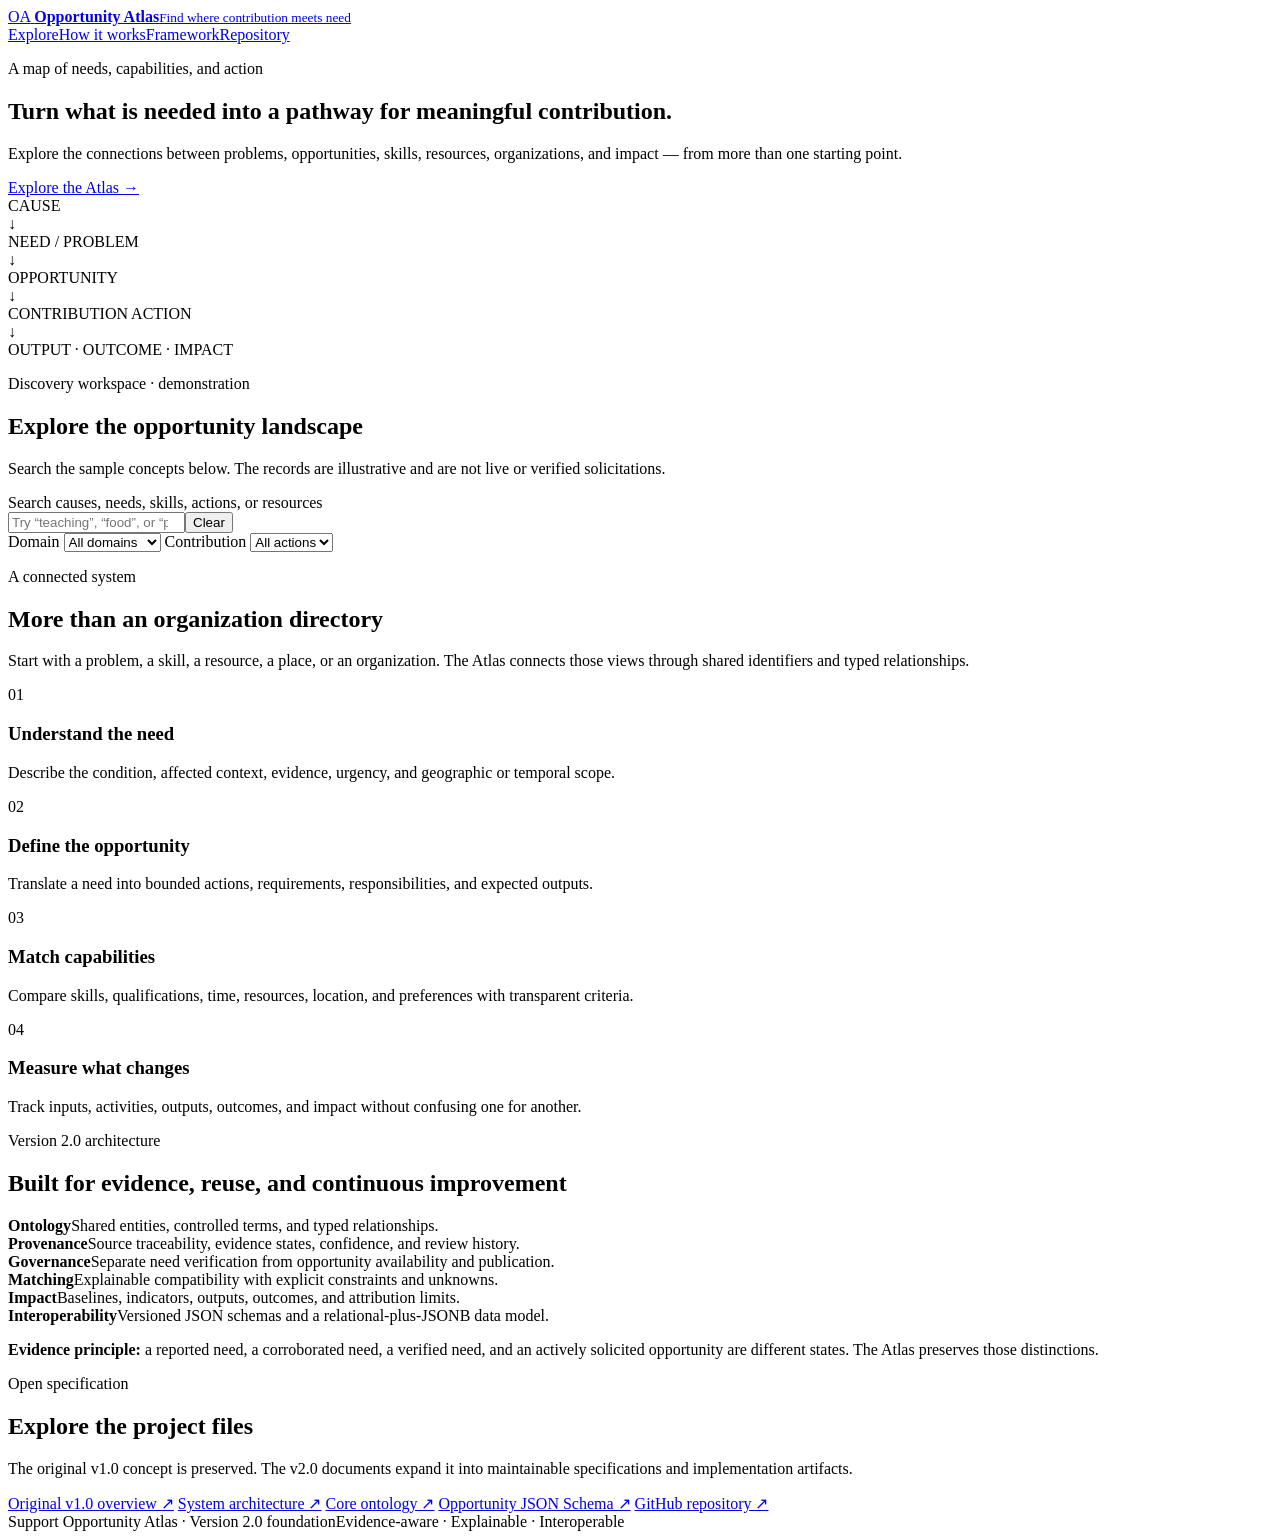
==== index.html @ f5031d5d "Add Opportunity Atlas GitHub Pages website" ====
<!doctype html>
<html lang="en">
<head>
  <meta charset="utf-8">
  <meta name="viewport" content="width=device-width, initial-scale=1">
  <meta name="description" content="Opportunity Atlas connects needs, skills, resources, organizations, and pathways to measurable impact.">
  <meta name="theme-color" content="#142b3b">
  <title>Support Opportunity Atlas</title>
  <link rel="stylesheet" href="site/atlas.css">
</head>
<body>
  <header class="site-header">
    <a class="brand" href="#home" aria-label="Opportunity Atlas home">
      <span class="brand-mark">OA</span>
      <span><strong>Opportunity Atlas</strong><small>Find where contribution meets need</small></span>
    </a>
    <nav aria-label="Main navigation">
      <a href="#explore">Explore</a><a href="#model">How it works</a><a href="#framework">Framework</a><a href="#repository">Repository</a>
    </nav>
  </header>

  <main id="home">
    <section class="hero">
      <div class="hero-copy">
        <p class="eyebrow">A map of needs, capabilities, and action</p>
        <h1>Turn what is needed into a pathway for meaningful contribution.</h1>
        <p class="hero-lede">Explore the connections between problems, opportunities, skills, resources, organizations, and impact — from more than one starting point.</p>
        <a class="primary-link" href="#explore">Explore the Atlas <span aria-hidden="true">→</span></a>
      </div>
      <div class="hero-diagram" aria-label="Cause leads to need, opportunity, action, and impact">
        <div class="diagram-node">CAUSE</div><span>↓</span>
        <div class="diagram-node">NEED / PROBLEM</div><span>↓</span>
        <div class="diagram-node accent">OPPORTUNITY</div><span>↓</span>
        <div class="diagram-node">CONTRIBUTION ACTION</div><span>↓</span>
        <div class="diagram-node">OUTPUT · OUTCOME · IMPACT</div>
      </div>
    </section>

    <section class="section" id="explore">
      <div class="section-heading">
        <p class="eyebrow">Discovery workspace · demonstration</p>
        <h2>Explore the opportunity landscape</h2>
        <p>Search the sample concepts below. The records are illustrative and are not live or verified solicitations.</p>
      </div>
      <div class="search-panel">
        <label for="atlas-search">Search causes, needs, skills, actions, or resources</label>
        <div class="search-row"><input id="atlas-search" type="search" placeholder="Try “teaching”, “food”, or “programming”"><button id="clear-search" type="button">Clear</button></div>
        <div class="filter-row">
          <label>Domain <select id="domain-filter"><option value="">All domains</option><option>Education</option><option>Community</option><option>Environment</option><option>Technology</option></select></label>
          <label>Contribution <select id="action-filter"><option value="">All actions</option><option>Teach</option><option>Build</option><option>Research</option><option>Organize</option></select></label>
        </div>
        <p class="result-count" id="result-count" aria-live="polite"></p>
        <div class="result-grid" id="result-grid"></div>
        <p class="empty-state" id="empty-state" hidden>No sample concepts match those filters. Try a broader search.</p>
      </div>
    </section>

    <section class="section model-section" id="model">
      <div class="section-heading">
        <p class="eyebrow">A connected system</p>
        <h2>More than an organization directory</h2>
        <p>Start with a problem, a skill, a resource, a place, or an organization. The Atlas connects those views through shared identifiers and typed relationships.</p>
      </div>
      <div class="pathway-grid">
        <article><span class="card-number">01</span><h3>Understand the need</h3><p>Describe the condition, affected context, evidence, urgency, and geographic or temporal scope.</p></article>
        <article><span class="card-number">02</span><h3>Define the opportunity</h3><p>Translate a need into bounded actions, requirements, responsibilities, and expected outputs.</p></article>
        <article><span class="card-number">03</span><h3>Match capabilities</h3><p>Compare skills, qualifications, time, resources, location, and preferences with transparent criteria.</p></article>
        <article><span class="card-number">04</span><h3>Measure what changes</h3><p>Track inputs, activities, outputs, outcomes, and impact without confusing one for another.</p></article>
      </div>
    </section>

    <section class="section framework-section" id="framework">
      <div class="section-heading">
        <p class="eyebrow">Version 2.0 architecture</p>
        <h2>Built for evidence, reuse, and continuous improvement</h2>
      </div>
      <div class="framework-list">
        <div><strong>Ontology</strong><span>Shared entities, controlled terms, and typed relationships.</span></div>
        <div><strong>Provenance</strong><span>Source traceability, evidence states, confidence, and review history.</span></div>
        <div><strong>Governance</strong><span>Separate need verification from opportunity availability and publication.</span></div>
        <div><strong>Matching</strong><span>Explainable compatibility with explicit constraints and unknowns.</span></div>
        <div><strong>Impact</strong><span>Baselines, indicators, outputs, outcomes, and attribution limits.</span></div>
        <div><strong>Interoperability</strong><span>Versioned JSON schemas and a relational-plus-JSONB data model.</span></div>
      </div>
      <p class="notice"><strong>Evidence principle:</strong> a reported need, a corroborated need, a verified need, and an actively solicited opportunity are different states. The Atlas preserves those distinctions.</p>
    </section>

    <section class="section repository-section" id="repository">
      <div class="section-heading">
        <p class="eyebrow">Open specification</p>
        <h2>Explore the project files</h2>
        <p>The original v1.0 concept is preserved. The v2.0 documents expand it into maintainable specifications and implementation artifacts.</p>
      </div>
      <div class="repo-links">
        <a href="https://github.com/bradgeigermanager-sketch/Support-Opportunity-Atlas/blob/main/opportunity_atlas_1point0_overview.txt">Original v1.0 overview ↗</a>
        <a href="https://github.com/bradgeigermanager-sketch/Support-Opportunity-Atlas/blob/main/docs/architecture/system-architecture.md">System architecture ↗</a>
        <a href="https://github.com/bradgeigermanager-sketch/Support-Opportunity-Atlas/blob/main/docs/ontology/core-ontology.md">Core ontology ↗</a>
        <a href="https://github.com/bradgeigermanager-sketch/Support-Opportunity-Atlas/blob/main/schemas/opportunity.schema.json">Opportunity JSON Schema ↗</a>
        <a href="https://github.com/bradgeigermanager-sketch/Support-Opportunity-Atlas">GitHub repository ↗</a>
      </div>
    </section>
  </main>

  <footer><span>Support Opportunity Atlas · Version 2.0 foundation</span><span>Evidence-aware · Explainable · Interoperable</span></footer>
  <script src="site/atlas.js"></script>
</body>
</html>
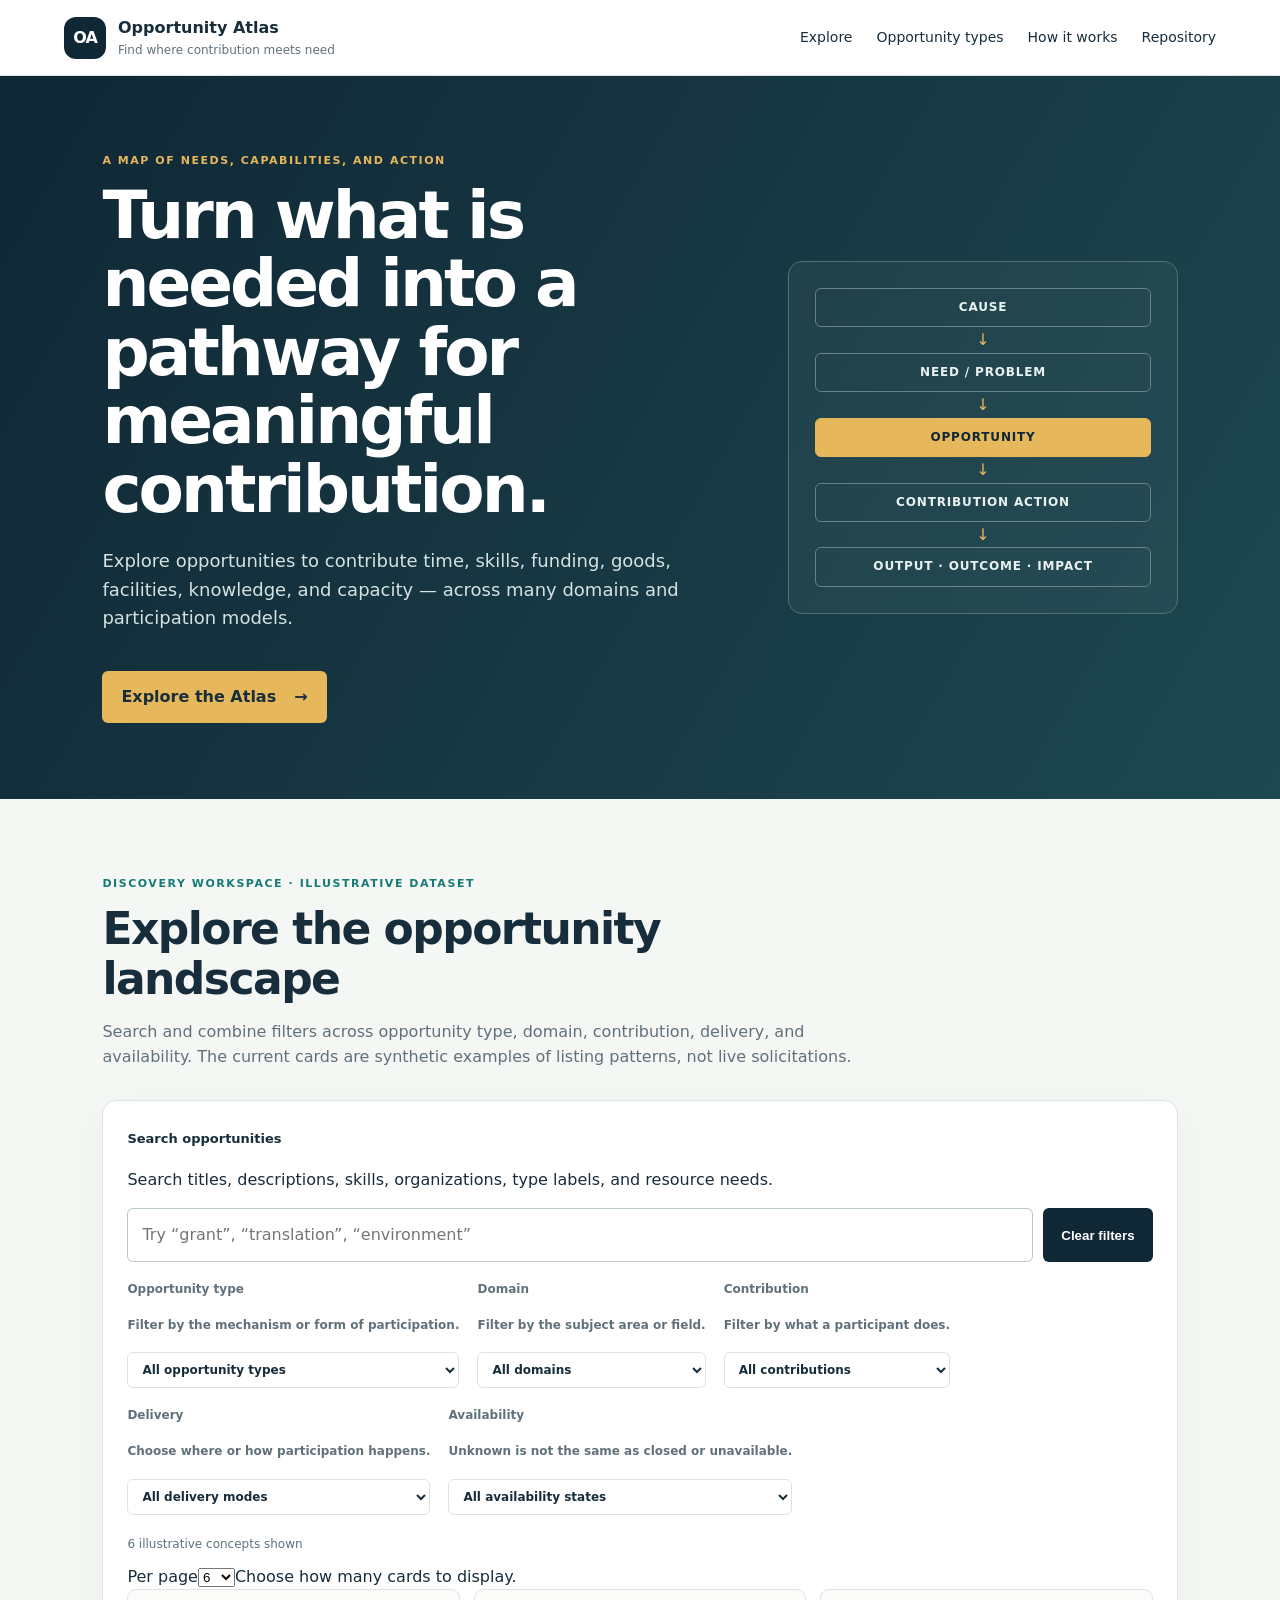
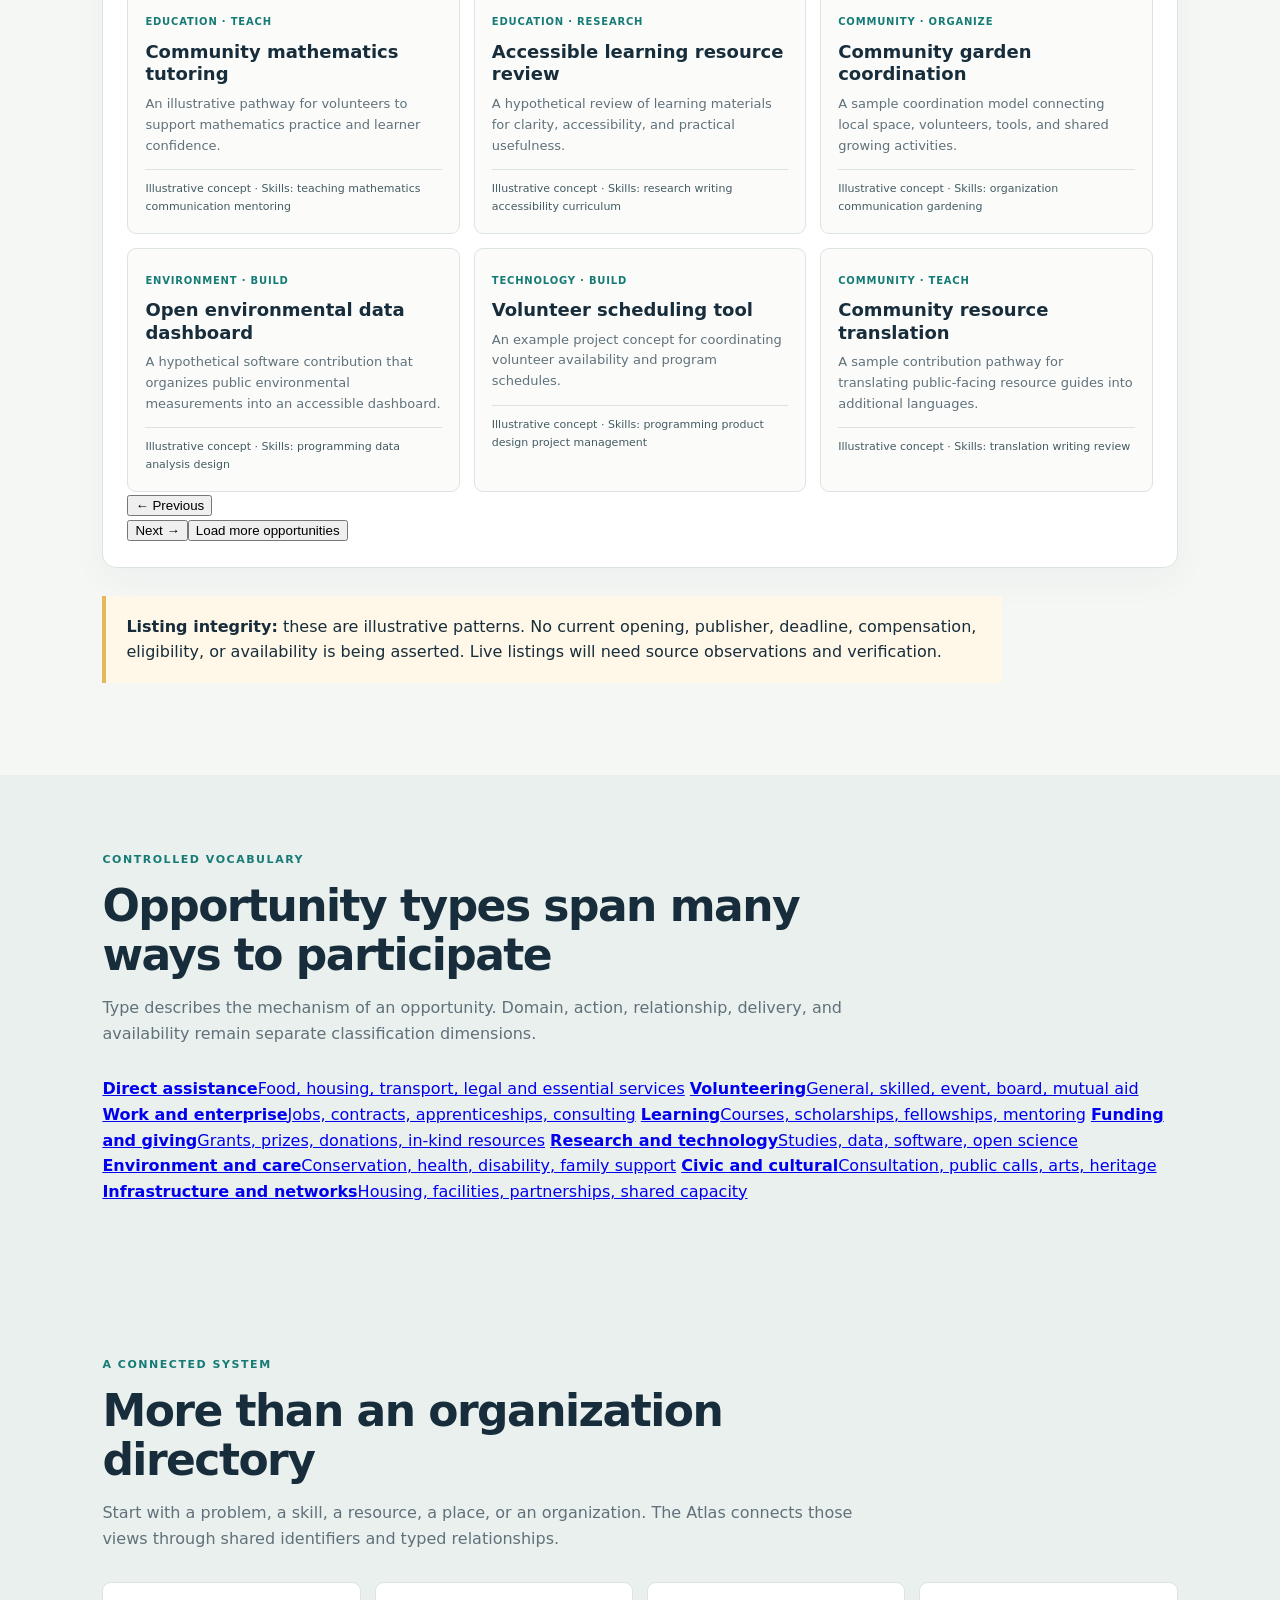
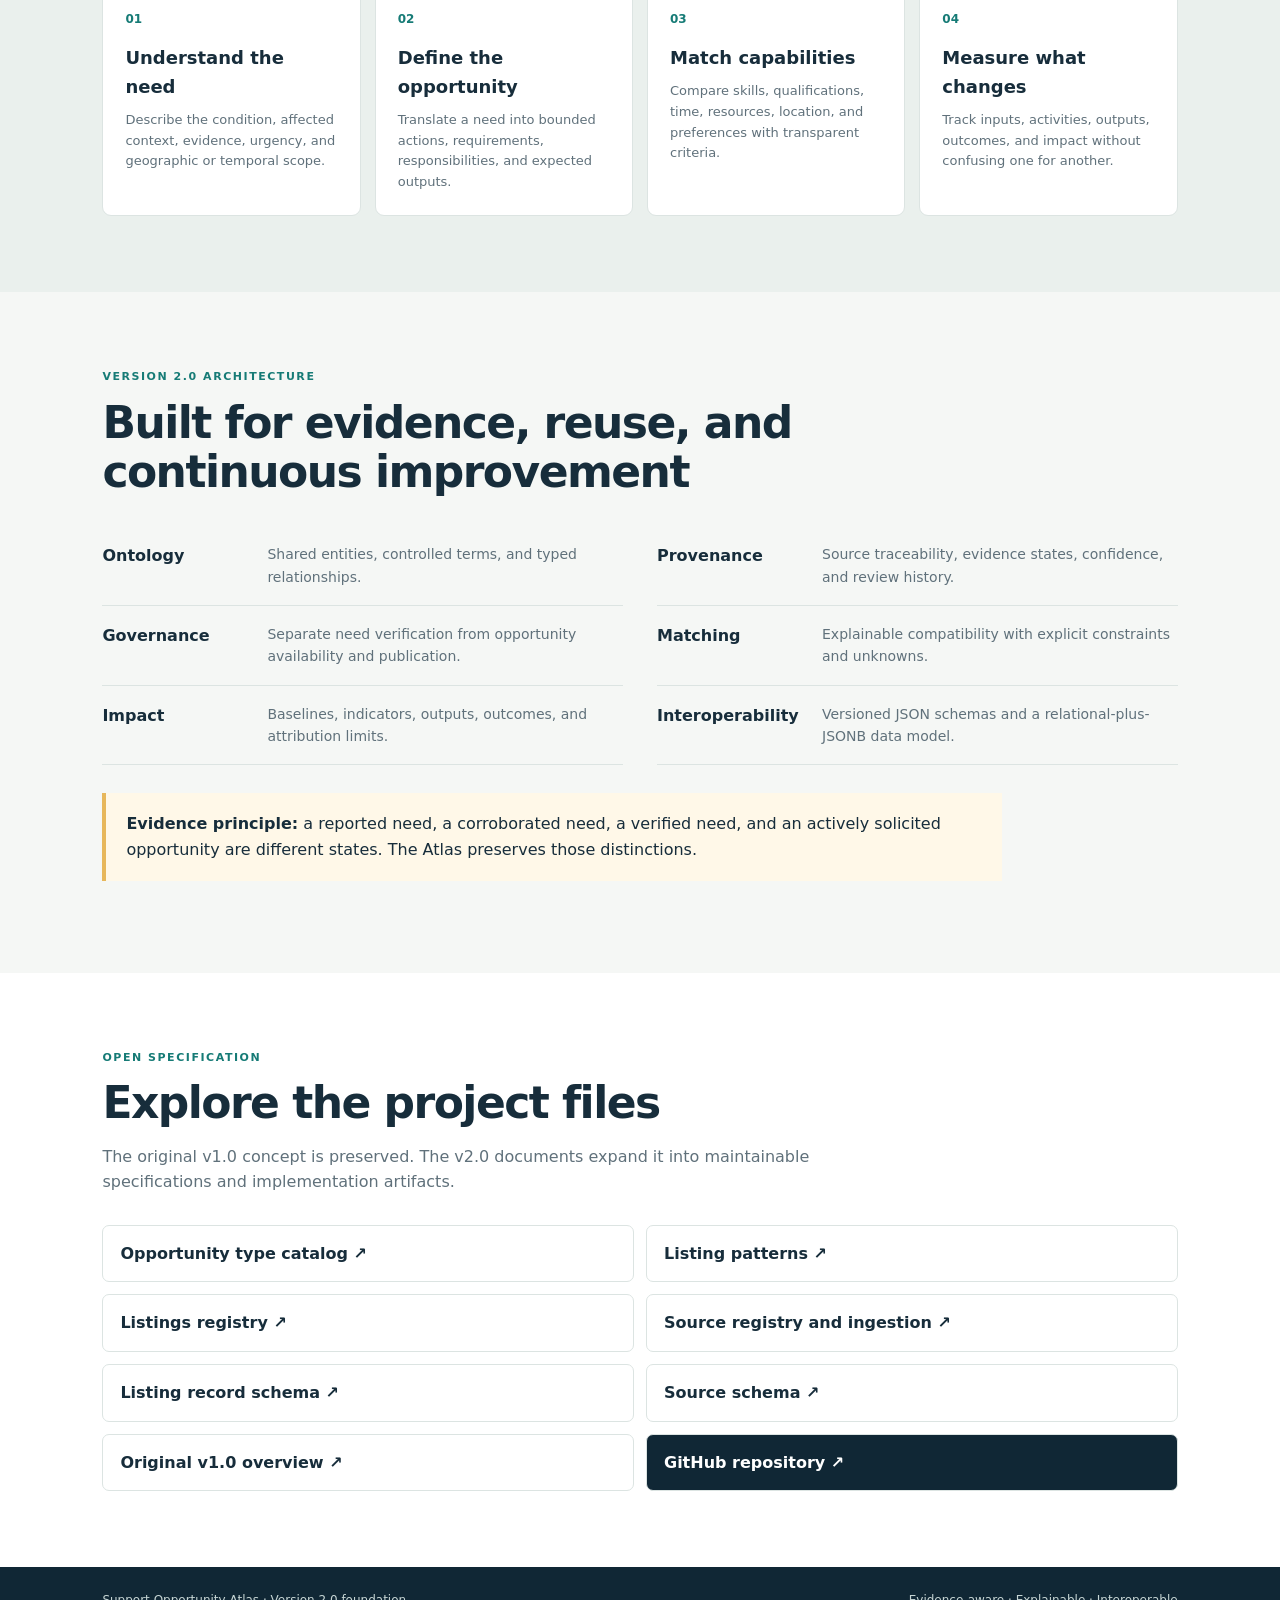
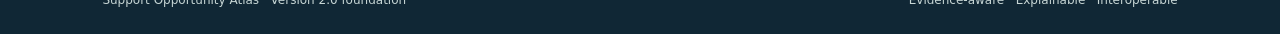
==== commit 26b6e90a: "Integrate opportunity registry into discovery interface" ====
--- a/index.html
+++ b/index.html
@@ -3,105 +3,67 @@
 <head>
   <meta charset="utf-8">
   <meta name="viewport" content="width=device-width, initial-scale=1">
-  <meta name="description" content="Opportunity Atlas connects needs, skills, resources, organizations, and pathways to measurable impact.">
+  <meta name="description" content="Explore opportunity types, contribution pathways, and source-aware listings in the Support Opportunity Atlas.">
   <meta name="theme-color" content="#142b3b">
   <title>Support Opportunity Atlas</title>
   <link rel="stylesheet" href="site/atlas.css">
 </head>
 <body>
   <header class="site-header">
-    <a class="brand" href="#home" aria-label="Opportunity Atlas home">
-      <span class="brand-mark">OA</span>
-      <span><strong>Opportunity Atlas</strong><small>Find where contribution meets need</small></span>
-    </a>
-    <nav aria-label="Main navigation">
-      <a href="#explore">Explore</a><a href="#model">How it works</a><a href="#framework">Framework</a><a href="#repository">Repository</a>
-    </nav>
+    <a class="brand" href="#home" aria-label="Opportunity Atlas home"><span class="brand-mark">OA</span><span><strong>Opportunity Atlas</strong><small>Find where contribution meets need</small></span></a>
+    <nav aria-label="Main navigation"><a href="#explore">Explore</a><a href="#catalog">Opportunity types</a><a href="#model">How it works</a><a href="#repository">Repository</a></nav>
   </header>
-
   <main id="home">
     <section class="hero">
-      <div class="hero-copy">
-        <p class="eyebrow">A map of needs, capabilities, and action</p>
-        <h1>Turn what is needed into a pathway for meaningful contribution.</h1>
-        <p class="hero-lede">Explore the connections between problems, opportunities, skills, resources, organizations, and impact — from more than one starting point.</p>
-        <a class="primary-link" href="#explore">Explore the Atlas <span aria-hidden="true">→</span></a>
+      <div class="hero-copy"><p class="eyebrow">A map of needs, capabilities, and action</p><h1>Turn what is needed into a pathway for meaningful contribution.</h1><p class="hero-lede">Explore opportunities to contribute time, skills, funding, goods, facilities, knowledge, and capacity — across many domains and participation models.</p><a class="primary-link" href="#explore">Explore the Atlas <span aria-hidden="true">→</span></a></div>
+      <div class="hero-diagram" aria-label="Cause leads to need, opportunity, action, and impact"><div class="diagram-node">CAUSE</div><span>↓</span><div class="diagram-node">NEED / PROBLEM</div><span>↓</span><div class="diagram-node accent">OPPORTUNITY</div><span>↓</span><div class="diagram-node">CONTRIBUTION ACTION</div><span>↓</span><div class="diagram-node">OUTPUT · OUTCOME · IMPACT</div></div>
+    </section>
+    <section class="section" id="explore">
+      <div class="section-heading"><p class="eyebrow">Discovery workspace · illustrative dataset</p><h2>Explore the opportunity landscape</h2><p>Search and combine filters across opportunity type, domain, contribution, delivery, and availability. The current cards are synthetic examples of listing patterns, not live solicitations.</p></div>
+      <div class="search-panel">
+        <label for="atlas-search">Search opportunities</label><p class="field-hint" id="search-hint">Search titles, descriptions, skills, organizations, type labels, and resource needs.</p>
+        <div class="search-row"><input id="atlas-search" type="search" placeholder="Try “grant”, “translation”, “environment”" aria-describedby="search-hint"><button id="clear-search" type="button">Clear filters</button></div>
+        <div class="filter-row">
+          <label for="type-filter">Opportunity type<p class="field-hint" id="type-hint">Filter by the mechanism or form of participation.</p><select id="type-filter" aria-describedby="type-hint"><option value="">All opportunity types</option></select></label>
+          <label for="domain-filter">Domain<p class="field-hint" id="domain-hint">Filter by the subject area or field.</p><select id="domain-filter" aria-describedby="domain-hint"><option value="">All domains</option></select></label>
+          <label for="action-filter">Contribution<p class="field-hint" id="action-hint">Filter by what a participant does.</p><select id="action-filter" aria-describedby="action-hint"><option value="">All contributions</option></select></label>
+          <label for="delivery-filter">Delivery<p class="field-hint" id="delivery-hint">Choose where or how participation happens.</p><select id="delivery-filter" aria-describedby="delivery-hint"><option value="">All delivery modes</option><option value="In person">In person</option><option value="Remote">Remote</option><option value="Hybrid">Hybrid</option><option value="Place-based">Place-based</option></select></label>
+          <label for="availability-filter">Availability<p class="field-hint" id="availability-hint">Unknown is not the same as closed or unavailable.</p><select id="availability-filter" aria-describedby="availability-hint"><option value="">All availability states</option><option>Open</option><option>Waitlist</option><option>Limited capacity</option><option>Not accepting</option><option>Unknown</option></select></label>
+        </div>
+        <div class="results-toolbar"><p class="result-count" id="result-count" aria-live="polite"></p><label class="page-size-control" for="page-size">Per page<select id="page-size" aria-describedby="page-size-hint"><option value="6">6</option><option value="9">9</option><option value="12">12</option><option value="24">24</option></select><span class="field-hint" id="page-size-hint">Choose how many cards to display.</span></label></div>
+        <div class="result-grid" id="result-grid"></div><p class="empty-state" id="empty-state" hidden>No opportunity patterns match these filters. Try broadening your search.</p>
+        <nav class="pagination-container" id="pagination" aria-label="Opportunity result pages"><button id="prev-page" type="button">← Previous</button><span id="page-info" aria-live="polite"></span><div id="page-numbers" class="page-numbers"></div><button id="next-page" type="button">Next →</button><button id="load-more" type="button">Load more opportunities</button></nav>
       </div>
-      <div class="hero-diagram" aria-label="Cause leads to need, opportunity, action, and impact">
-        <div class="diagram-node">CAUSE</div><span>↓</span>
-        <div class="diagram-node">NEED / PROBLEM</div><span>↓</span>
-        <div class="diagram-node accent">OPPORTUNITY</div><span>↓</span>
-        <div class="diagram-node">CONTRIBUTION ACTION</div><span>↓</span>
-        <div class="diagram-node">OUTPUT · OUTCOME · IMPACT</div>
+      <p class="notice"><strong>Listing integrity:</strong> these are illustrative patterns. No current opening, publisher, deadline, compensation, eligibility, or availability is being asserted. Live listings will need source observations and verification.</p>
+    </section>
+    <section class="section model-section" id="catalog"><div class="section-heading"><p class="eyebrow">Controlled vocabulary</p><h2>Opportunity types span many ways to participate</h2><p>Type describes the mechanism of an opportunity. Domain, action, relationship, delivery, and availability remain separate classification dimensions.</p></div>
+      <div class="type-overview">
+        <a href="https://github.com/bradgeigermanager-sketch/Support-Opportunity-Atlas/blob/main/docs/catalog/opportunity-type-catalog.md"><strong>Direct assistance</strong><span>Food, housing, transport, legal and essential services</span></a>
+        <a href="https://github.com/bradgeigermanager-sketch/Support-Opportunity-Atlas/blob/main/docs/catalog/opportunity-type-catalog.md"><strong>Volunteering</strong><span>General, skilled, event, board, mutual aid</span></a>
+        <a href="https://github.com/bradgeigermanager-sketch/Support-Opportunity-Atlas/blob/main/docs/catalog/opportunity-type-catalog.md"><strong>Work and enterprise</strong><span>Jobs, contracts, apprenticeships, consulting</span></a>
+        <a href="https://github.com/bradgeigermanager-sketch/Support-Opportunity-Atlas/blob/main/docs/catalog/opportunity-type-catalog.md"><strong>Learning</strong><span>Courses, scholarships, fellowships, mentoring</span></a>
+        <a href="https://github.com/bradgeigermanager-sketch/Support-Opportunity-Atlas/blob/main/docs/catalog/opportunity-type-catalog.md"><strong>Funding and giving</strong><span>Grants, prizes, donations, in-kind resources</span></a>
+        <a href="https://github.com/bradgeigermanager-sketch/Support-Opportunity-Atlas/blob/main/docs/catalog/opportunity-type-catalog.md"><strong>Research and technology</strong><span>Studies, data, software, open science</span></a>
+        <a href="https://github.com/bradgeigermanager-sketch/Support-Opportunity-Atlas/blob/main/docs/catalog/opportunity-type-catalog.md"><strong>Environment and care</strong><span>Conservation, health, disability, family support</span></a>
+        <a href="https://github.com/bradgeigermanager-sketch/Support-Opportunity-Atlas/blob/main/docs/catalog/opportunity-type-catalog.md"><strong>Civic and cultural</strong><span>Consultation, public calls, arts, heritage</span></a>
+        <a href="https://github.com/bradgeigermanager-sketch/Support-Opportunity-Atlas/blob/main/docs/catalog/opportunity-type-catalog.md"><strong>Infrastructure and networks</strong><span>Housing, facilities, partnerships, shared capacity</span></a>
       </div>
     </section>
-
-    <section class="section" id="explore">
-      <div class="section-heading">
-        <p class="eyebrow">Discovery workspace · demonstration</p>
-        <h2>Explore the opportunity landscape</h2>
-        <p>Search the sample concepts below. The records are illustrative and are not live or verified solicitations.</p>
-      </div>
-      <div class="search-panel">
-        <label for="atlas-search">Search causes, needs, skills, actions, or resources</label>
-        <div class="search-row"><input id="atlas-search" type="search" placeholder="Try “teaching”, “food”, or “programming”"><button id="clear-search" type="button">Clear</button></div>
-        <div class="filter-row">
-          <label>Domain <select id="domain-filter"><option value="">All domains</option><option>Education</option><option>Community</option><option>Environment</option><option>Technology</option></select></label>
-          <label>Contribution <select id="action-filter"><option value="">All actions</option><option>Teach</option><option>Build</option><option>Research</option><option>Organize</option></select></label>
-        </div>
-        <p class="result-count" id="result-count" aria-live="polite"></p>
-        <div class="result-grid" id="result-grid"></div>
-        <p class="empty-state" id="empty-state" hidden>No sample concepts match those filters. Try a broader search.</p>
-      </div>
+    <section class="section model-section" id="model"><div class="section-heading"><p class="eyebrow">A connected system</p><h2>More than an organization directory</h2><p>Start with a problem, a skill, a resource, a place, or an organization. The Atlas connects those views through shared identifiers and typed relationships.</p></div>
+      <div class="pathway-grid"><article><span class="card-number">01</span><h3>Understand the need</h3><p>Describe the condition, affected context, evidence, urgency, and geographic or temporal scope.</p></article><article><span class="card-number">02</span><h3>Define the opportunity</h3><p>Translate a need into bounded actions, requirements, responsibilities, and expected outputs.</p></article><article><span class="card-number">03</span><h3>Match capabilities</h3><p>Compare skills, qualifications, time, resources, location, and preferences with transparent criteria.</p></article><article><span class="card-number">04</span><h3>Measure what changes</h3><p>Track inputs, activities, outputs, outcomes, and impact without confusing one for another.</p></article></div>
     </section>
-
-    <section class="section model-section" id="model">
-      <div class="section-heading">
-        <p class="eyebrow">A connected system</p>
-        <h2>More than an organization directory</h2>
-        <p>Start with a problem, a skill, a resource, a place, or an organization. The Atlas connects those views through shared identifiers and typed relationships.</p>
-      </div>
-      <div class="pathway-grid">
-        <article><span class="card-number">01</span><h3>Understand the need</h3><p>Describe the condition, affected context, evidence, urgency, and geographic or temporal scope.</p></article>
-        <article><span class="card-number">02</span><h3>Define the opportunity</h3><p>Translate a need into bounded actions, requirements, responsibilities, and expected outputs.</p></article>
-        <article><span class="card-number">03</span><h3>Match capabilities</h3><p>Compare skills, qualifications, time, resources, location, and preferences with transparent criteria.</p></article>
-        <article><span class="card-number">04</span><h3>Measure what changes</h3><p>Track inputs, activities, outputs, outcomes, and impact without confusing one for another.</p></article>
-      </div>
-    </section>
-
-    <section class="section framework-section" id="framework">
-      <div class="section-heading">
-        <p class="eyebrow">Version 2.0 architecture</p>
-        <h2>Built for evidence, reuse, and continuous improvement</h2>
-      </div>
-      <div class="framework-list">
-        <div><strong>Ontology</strong><span>Shared entities, controlled terms, and typed relationships.</span></div>
-        <div><strong>Provenance</strong><span>Source traceability, evidence states, confidence, and review history.</span></div>
-        <div><strong>Governance</strong><span>Separate need verification from opportunity availability and publication.</span></div>
-        <div><strong>Matching</strong><span>Explainable compatibility with explicit constraints and unknowns.</span></div>
-        <div><strong>Impact</strong><span>Baselines, indicators, outputs, outcomes, and attribution limits.</span></div>
-        <div><strong>Interoperability</strong><span>Versioned JSON schemas and a relational-plus-JSONB data model.</span></div>
-      </div>
-      <p class="notice"><strong>Evidence principle:</strong> a reported need, a corroborated need, a verified need, and an actively solicited opportunity are different states. The Atlas preserves those distinctions.</p>
-    </section>
-
-    <section class="section repository-section" id="repository">
-      <div class="section-heading">
-        <p class="eyebrow">Open specification</p>
-        <h2>Explore the project files</h2>
-        <p>The original v1.0 concept is preserved. The v2.0 documents expand it into maintainable specifications and implementation artifacts.</p>
-      </div>
-      <div class="repo-links">
-        <a href="https://github.com/bradgeigermanager-sketch/Support-Opportunity-Atlas/blob/main/opportunity_atlas_1point0_overview.txt">Original v1.0 overview ↗</a>
-        <a href="https://github.com/bradgeigermanager-sketch/Support-Opportunity-Atlas/blob/main/docs/architecture/system-architecture.md">System architecture ↗</a>
-        <a href="https://github.com/bradgeigermanager-sketch/Support-Opportunity-Atlas/blob/main/docs/ontology/core-ontology.md">Core ontology ↗</a>
-        <a href="https://github.com/bradgeigermanager-sketch/Support-Opportunity-Atlas/blob/main/schemas/opportunity.schema.json">Opportunity JSON Schema ↗</a>
-        <a href="https://github.com/bradgeigermanager-sketch/Support-Opportunity-Atlas">GitHub repository ↗</a>
-      </div>
-    </section>
+    <section class="section framework-section" id="framework"><div class="section-heading"><p class="eyebrow">Version 2.0 architecture</p><h2>Built for evidence, reuse, and continuous improvement</h2></div><div class="framework-list"><div><strong>Ontology</strong><span>Shared entities, controlled terms, and typed relationships.</span></div><div><strong>Provenance</strong><span>Source traceability, evidence states, confidence, and review history.</span></div><div><strong>Governance</strong><span>Separate need verification from opportunity availability and publication.</span></div><div><strong>Matching</strong><span>Explainable compatibility with explicit constraints and unknowns.</span></div><div><strong>Impact</strong><span>Baselines, indicators, outputs, outcomes, and attribution limits.</span></div><div><strong>Interoperability</strong><span>Versioned JSON schemas and a relational-plus-JSONB data model.</span></div></div><p class="notice"><strong>Evidence principle:</strong> a reported need, a corroborated need, a verified need, and an actively solicited opportunity are different states. The Atlas preserves those distinctions.</p></section>
+    <section class="section repository-section" id="repository"><div class="section-heading"><p class="eyebrow">Open specification</p><h2>Explore the project files</h2><p>The original v1.0 concept is preserved. The v2.0 documents expand it into maintainable specifications and implementation artifacts.</p></div><div class="repo-links">
+      <a href="https://github.com/bradgeigermanager-sketch/Support-Opportunity-Atlas/blob/main/docs/catalog/opportunity-type-catalog.md">Opportunity type catalog ↗</a>
+      <a href="https://github.com/bradgeigermanager-sketch/Support-Opportunity-Atlas/blob/main/docs/catalog/opportunity-listing-patterns.md">Listing patterns ↗</a>
+      <a href="https://github.com/bradgeigermanager-sketch/Support-Opportunity-Atlas/blob/main/docs/registry/opportunity-listings-registry.md">Listings registry ↗</a>
+      <a href="https://github.com/bradgeigermanager-sketch/Support-Opportunity-Atlas/blob/main/docs/registry/source-registry-and-ingestion.md">Source registry and ingestion ↗</a>
+      <a href="https://github.com/bradgeigermanager-sketch/Support-Opportunity-Atlas/blob/main/schemas/listing-registry-record.schema.json">Listing record schema ↗</a>
+      <a href="https://github.com/bradgeigermanager-sketch/Support-Opportunity-Atlas/blob/main/schemas/opportunity-source.schema.json">Source schema ↗</a>
+      <a href="https://github.com/bradgeigermanager-sketch/Support-Opportunity-Atlas/blob/main/opportunity_atlas_1point0_overview.txt">Original v1.0 overview ↗</a>
+      <a href="https://github.com/bradgeigermanager-sketch/Support-Opportunity-Atlas">GitHub repository ↗</a>
+    </div></section>
   </main>
-
   <footer><span>Support Opportunity Atlas · Version 2.0 foundation</span><span>Evidence-aware · Explainable · Interoperable</span></footer>
   <script src="site/atlas.js"></script>
-</body>
-</html>
+</body></html>
--- a/site/atlas.css
+++ b/site/atlas.css
@@ -0,0 +1 @@
+:root{--ink:#172d3b;--muted:#60717b;--paper:#f5f7f5;--panel:#fff;--line:#dce4e2;--teal:#167b76;--gold:#e7b75b;--deep:#102735}*{box-sizing:border-box}html{scroll-behavior:smooth}body{margin:0;background:var(--paper);color:var(--ink);font:16px/1.6 Inter,ui-sans-serif,system-ui,-apple-system,BlinkMacSystemFont,"Segoe UI",sans-serif}.site-header{height:auto;min-height:76px;padding:14px max(5vw,24px);display:flex;align-items:center;justify-content:space-between;gap:24px;background:#fff;border-bottom:1px solid var(--line)}.brand{display:flex;align-items:center;gap:12px;color:var(--ink);text-decoration:none}.brand-mark{display:grid;place-items:center;width:42px;height:42px;background:var(--deep);color:#fff;border-radius:12px;font-weight:800;letter-spacing:-1px}.brand small{display:block;color:var(--muted);font-size:12px}.site-header nav{display:flex;gap:24px;flex-wrap:wrap}.site-header nav a{color:var(--ink);font-size:14px;text-decoration:none}.site-header nav a:hover,.repo-links a:hover{color:var(--teal)}.hero{padding:76px max(8vw,24px);background:linear-gradient(120deg,#102735,#1d4850);color:white;display:grid;grid-template-columns:minmax(0,1.2fr) minmax(280px,.8fr);gap:8vw;align-items:center}.hero-copy{max-width:720px}.eyebrow{text-transform:uppercase;letter-spacing:.14em;font-size:11px;font-weight:800;color:var(--teal);margin:0 0 12px}.hero .eyebrow{color:var(--gold)}h1{font-size:clamp(38px,5.2vw,66px);line-height:1.04;letter-spacing:-.045em;margin:0 0 22px;max-width:800px}.hero-lede{color:#d5e2e1;font-size:18px;max-width:640px}.primary-link{display:inline-flex;gap:18px;align-items:center;margin-top:20px;padding:13px 19px;background:var(--gold);color:#182e3b;text-decoration:none;font-weight:800;border-radius:6px}.hero-diagram{padding:26px;border:1px solid #547078;border-radius:14px;background:#ffffff0a;text-align:center;max-width:390px;width:100%;justify-self:end}.hero-diagram>span{display:block;color:var(--gold);line-height:1.6}.diagram-node{padding:9px 12px;border:1px solid #68818a;border-radius:6px;color:#e8f1ef;font-size:12px;font-weight:800;letter-spacing:.07em}.diagram-node.accent{background:var(--gold);border-color:var(--gold);color:var(--deep)}.section{padding:76px max(8vw,24px)}.section-heading{max-width:760px;margin-bottom:30px}.section-heading h2{font-size:clamp(30px,3.5vw,44px);letter-spacing:-.035em;line-height:1.12;margin:0 0 14px}.section-heading>p:last-child{color:var(--muted)}.search-panel{background:#fff;border:1px solid var(--line);border-radius:14px;padding:24px;box-shadow:0 12px 36px #183a3d0a}.search-panel>label{font-size:13px;font-weight:750}.search-row{display:flex;gap:10px;margin:8px 0 18px}.search-row input{flex:1;min-width:0;padding:13px 14px;border:1px solid #bac9c7;border-radius:6px;font:inherit}.search-row button{padding:0 18px;border:0;border-radius:6px;background:var(--deep);color:white;font-weight:700;cursor:pointer}.filter-row{display:flex;gap:18px;flex-wrap:wrap}.filter-row label{display:grid;gap:5px;color:var(--muted);font-size:12px;font-weight:700}.filter-row select{min-width:180px;padding:9px 10px;border:1px solid var(--line);border-radius:6px;background:white;color:var(--ink);font:inherit}.result-count{color:var(--muted);font-size:12px;margin:20px 0 10px}.result-grid{display:grid;grid-template-columns:repeat(3,minmax(0,1fr));gap:14px}.sample-card{border:1px solid var(--line);border-radius:9px;padding:17px;background:#fbfcfa}.sample-card .tag{display:inline-block;font-size:10px;text-transform:uppercase;letter-spacing:.08em;color:var(--teal);font-weight:800}.sample-card h3{margin:8px 0;font-size:18px;line-height:1.25}.sample-card p{margin:0;color:var(--muted);font-size:13px}.sample-card .meta{margin-top:13px;padding-top:10px;border-top:1px solid var(--line);font-size:11px;color:#435b63}.empty-state{color:var(--muted);padding:20px}.model-section{background:#eaf0ed}.pathway-grid{display:grid;grid-template-columns:repeat(4,minmax(0,1fr));gap:14px}.pathway-grid article{background:white;padding:22px;border-radius:9px;border:1px solid var(--line)}.card-number{color:var(--teal);font-size:12px;font-weight:900}.pathway-grid h3{font-size:18px;margin:14px 0 8px}.pathway-grid p{font-size:13px;color:var(--muted);margin:0}.framework-list{display:grid;grid-template-columns:repeat(2,minmax(0,1fr));gap:0 34px}.framework-list div{padding:17px 0;border-bottom:1px solid var(--line);display:grid;grid-template-columns:150px 1fr;gap:15px}.framework-list span{color:var(--muted);font-size:14px}.notice{margin-top:28px;padding:18px 20px;background:#fff8e8;border-left:4px solid var(--gold);max-width:900px}.repository-section{background:#fff}.repo-links{display:grid;grid-template-columns:repeat(2,minmax(0,1fr));gap:12px}.repo-links a{padding:15px 17px;border:1px solid var(--line);border-radius:7px;color:var(--ink);text-decoration:none;font-weight:700}.repo-links a:last-child{background:var(--deep);color:white}footer{display:flex;justify-content:space-between;gap:20px;flex-wrap:wrap;padding:24px max(8vw,24px);background:var(--deep);color:#c6d5d4;font-size:12px}@media(max-width:850px){.hero{grid-template-columns:1fr}.hero-diagram{justify-self:start}.result-grid{grid-template-columns:repeat(2,minmax(0,1fr))}.pathway-grid{grid-template-columns:repeat(2,minmax(0,1fr))}}@media(max-width:600px){.site-header{align-items:flex-start;flex-direction:column}.site-header nav{gap:14px}.hero{padding-top:54px;padding-bottom:54px}.section{padding-top:54px;padding-bottom:54px}.result-grid,.pathway-grid,.framework-list,.repo-links{grid-template-columns:1fr}.framework-list div{grid-template-columns:1fr;gap:2px}.search-panel{padding:16px}.filter-row{display:grid}.filter-row select{width:100%}footer{flex-direction:column}}
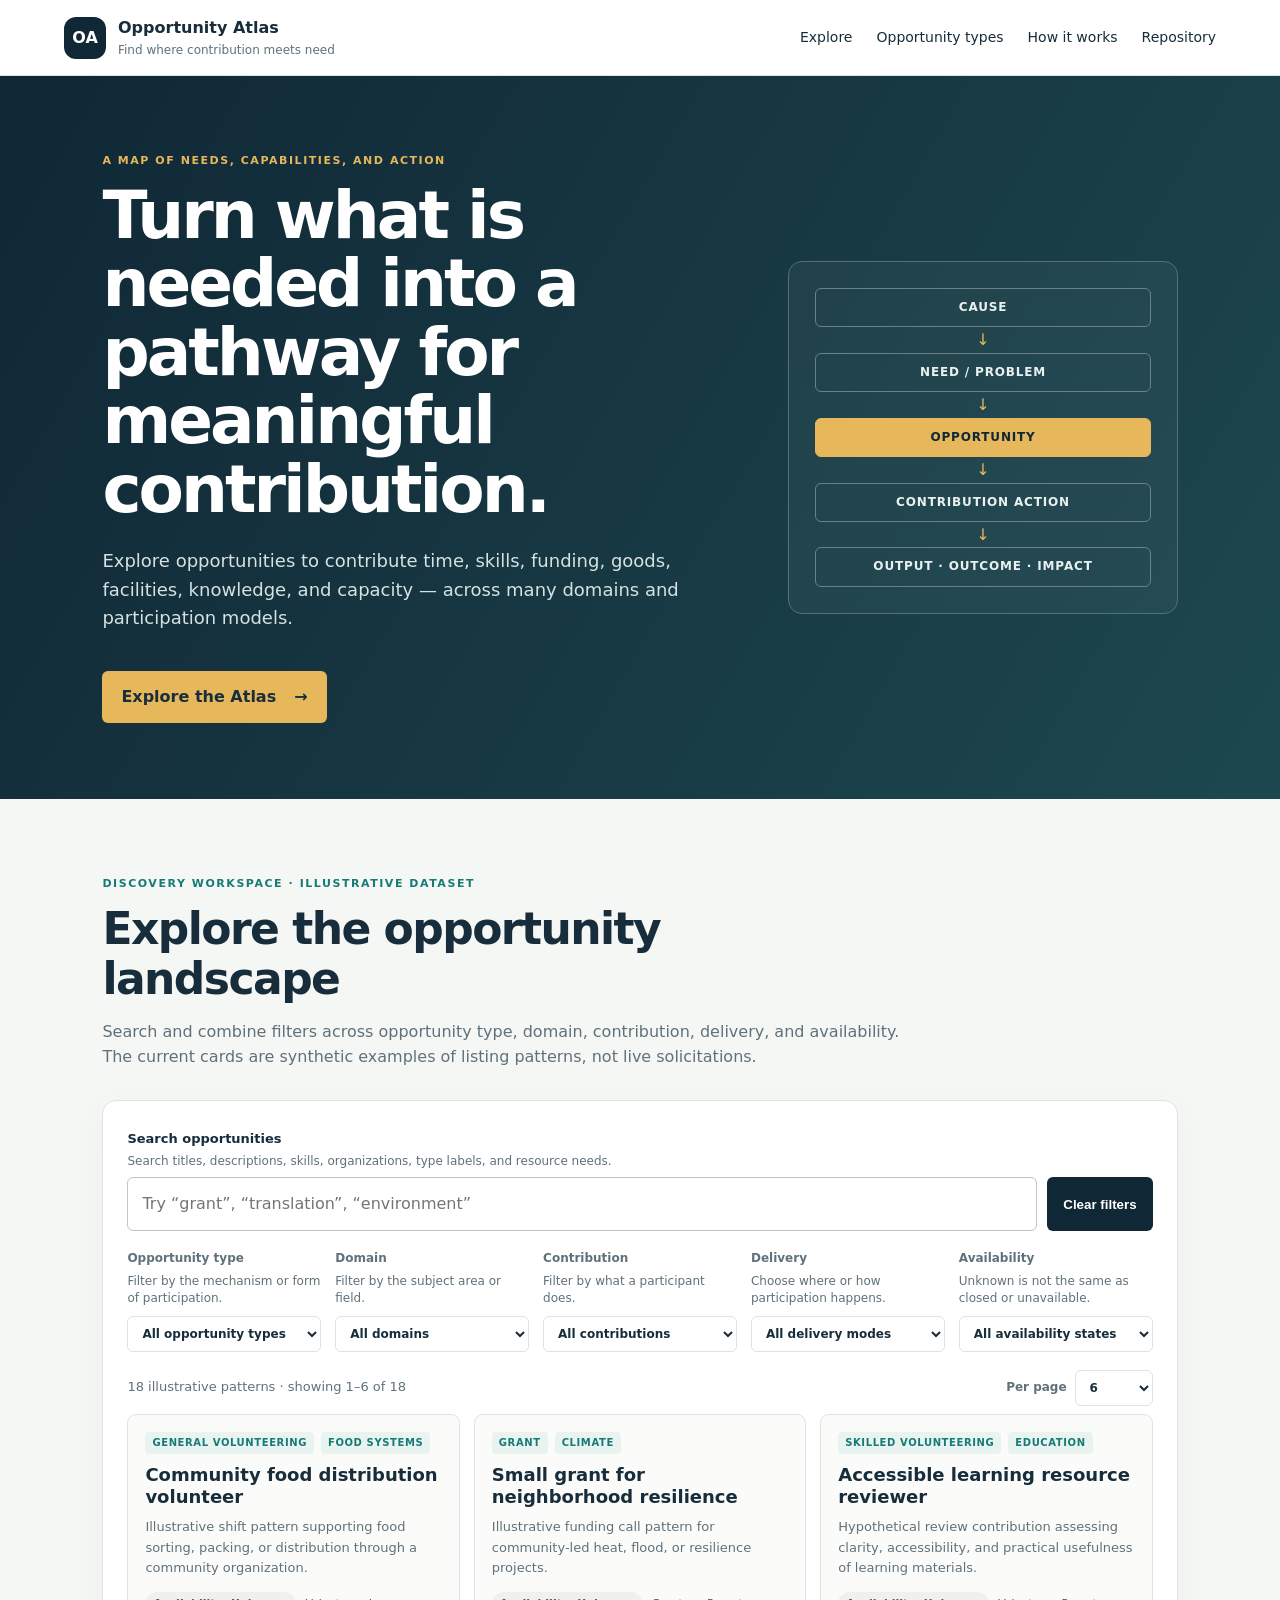
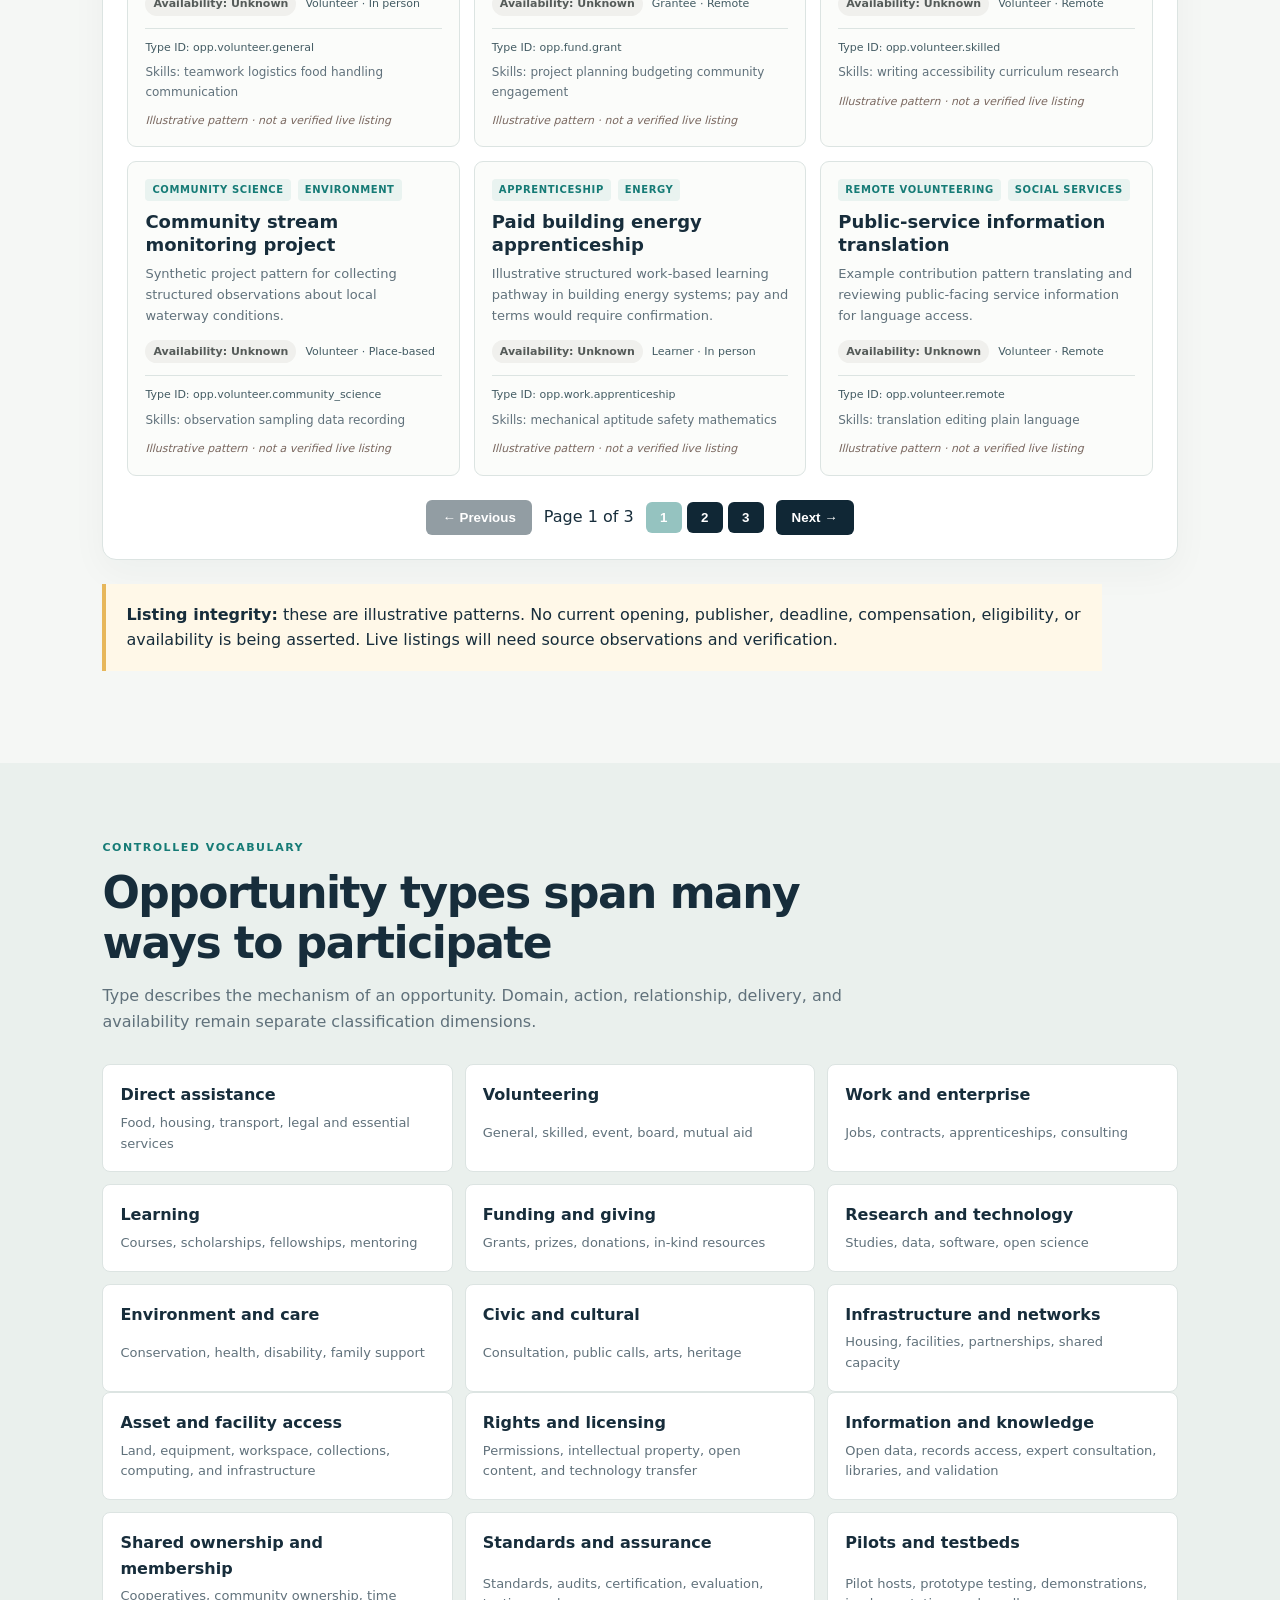
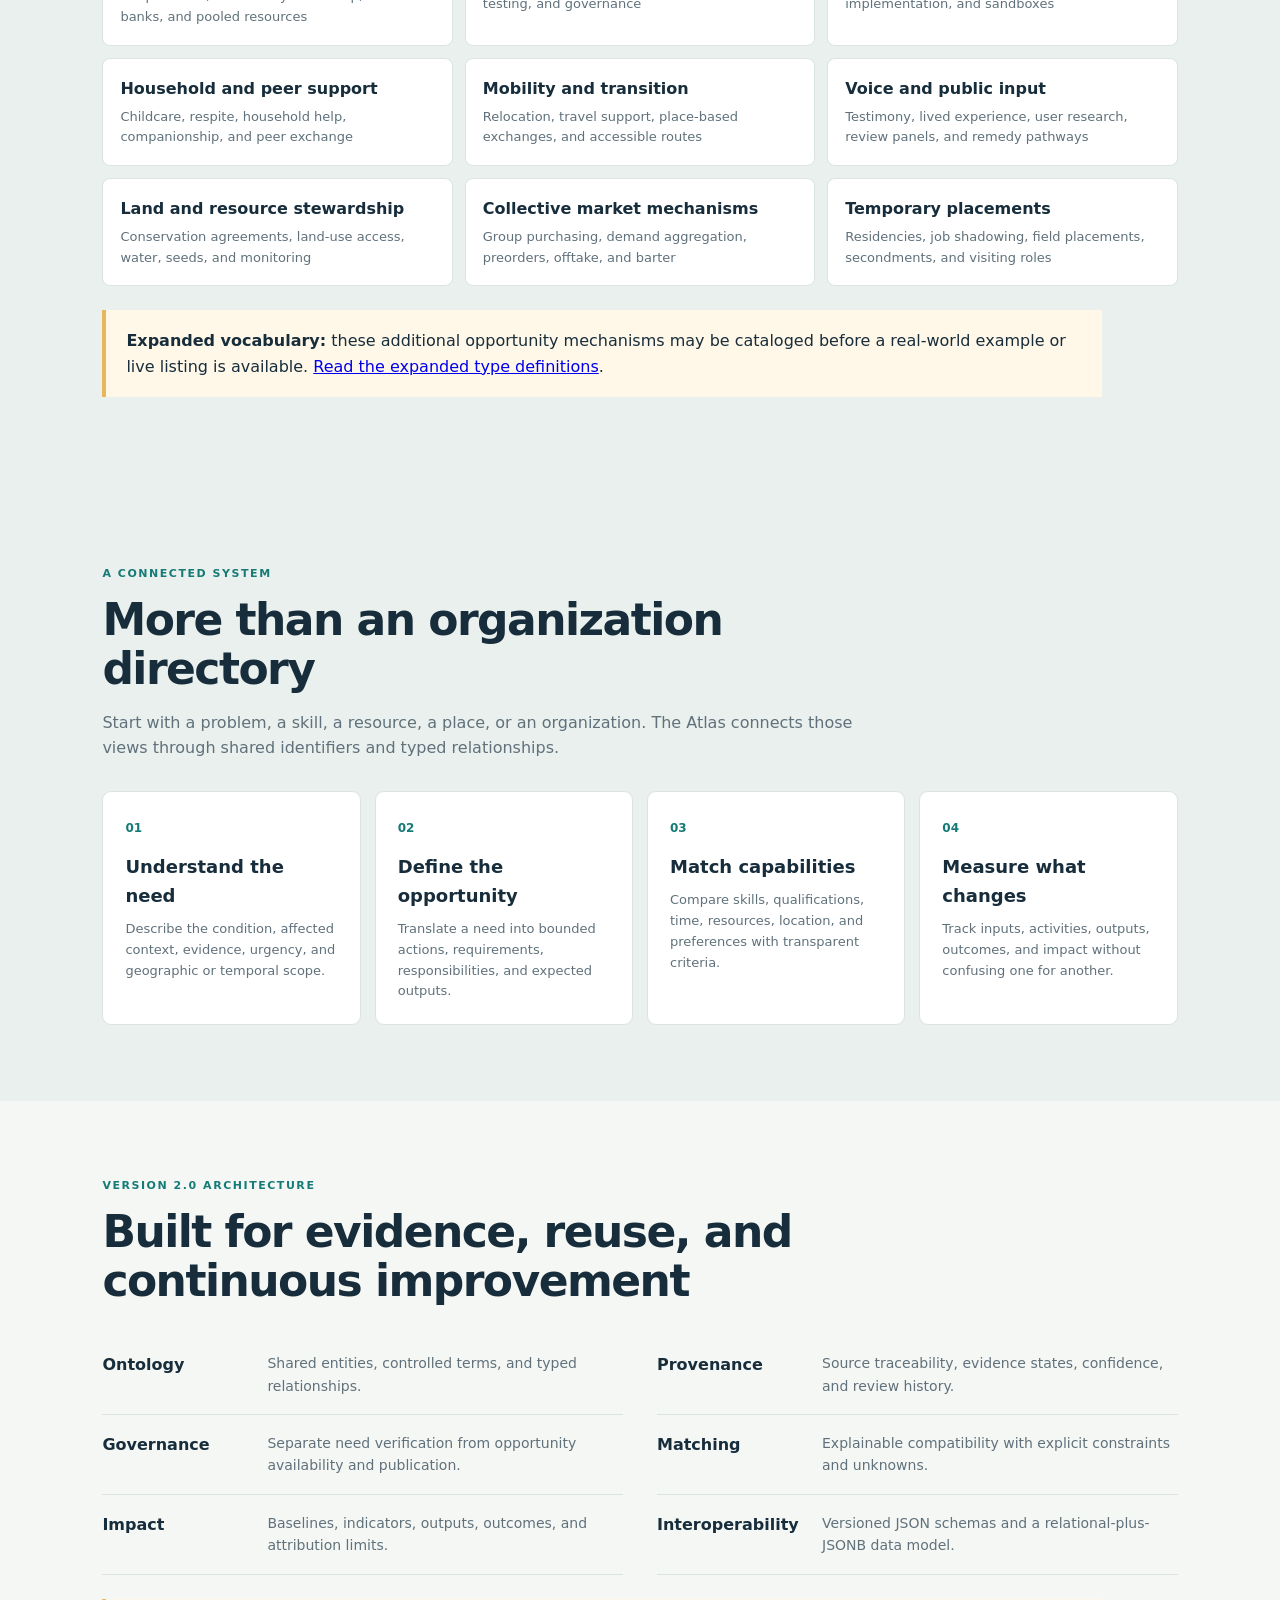
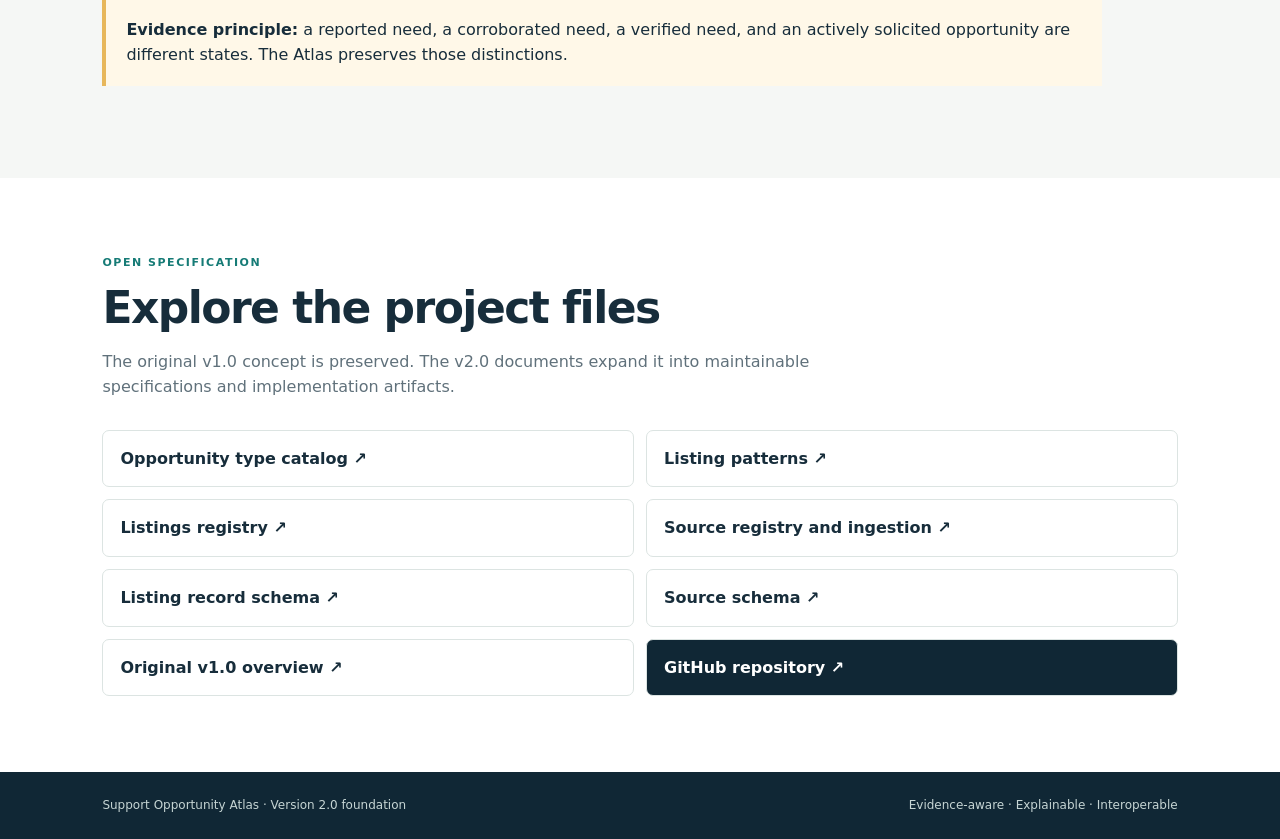
==== commit b186ebb8: "Expose expanded opportunity families in Atlas UI" ====
--- a/index.html
+++ b/index.html
@@ -48,6 +48,21 @@
         <a href="https://github.com/bradgeigermanager-sketch/Support-Opportunity-Atlas/blob/main/docs/catalog/opportunity-type-catalog.md"><strong>Civic and cultural</strong><span>Consultation, public calls, arts, heritage</span></a>
         <a href="https://github.com/bradgeigermanager-sketch/Support-Opportunity-Atlas/blob/main/docs/catalog/opportunity-type-catalog.md"><strong>Infrastructure and networks</strong><span>Housing, facilities, partnerships, shared capacity</span></a>
       </div>
+      <div class="type-overview" id="expanded-catalog">
+        <a href="https://github.com/bradgeigermanager-sketch/Support-Opportunity-Atlas/blob/main/docs/catalog/opportunity-type-expansion.md"><strong>Asset and facility access</strong><span>Land, equipment, workspace, collections, computing, and infrastructure</span></a>
+        <a href="https://github.com/bradgeigermanager-sketch/Support-Opportunity-Atlas/blob/main/docs/catalog/opportunity-type-expansion.md"><strong>Rights and licensing</strong><span>Permissions, intellectual property, open content, and technology transfer</span></a>
+        <a href="https://github.com/bradgeigermanager-sketch/Support-Opportunity-Atlas/blob/main/docs/catalog/opportunity-type-expansion.md"><strong>Information and knowledge</strong><span>Open data, records access, expert consultation, libraries, and validation</span></a>
+        <a href="https://github.com/bradgeigermanager-sketch/Support-Opportunity-Atlas/blob/main/docs/catalog/opportunity-type-expansion.md"><strong>Shared ownership and membership</strong><span>Cooperatives, community ownership, time banks, and pooled resources</span></a>
+        <a href="https://github.com/bradgeigermanager-sketch/Support-Opportunity-Atlas/blob/main/docs/catalog/opportunity-type-expansion.md"><strong>Standards and assurance</strong><span>Standards, audits, certification, evaluation, testing, and governance</span></a>
+        <a href="https://github.com/bradgeigermanager-sketch/Support-Opportunity-Atlas/blob/main/docs/catalog/opportunity-type-expansion.md"><strong>Pilots and testbeds</strong><span>Pilot hosts, prototype testing, demonstrations, implementation, and sandboxes</span></a>
+        <a href="https://github.com/bradgeigermanager-sketch/Support-Opportunity-Atlas/blob/main/docs/catalog/opportunity-type-expansion.md"><strong>Household and peer support</strong><span>Childcare, respite, household help, companionship, and peer exchange</span></a>
+        <a href="https://github.com/bradgeigermanager-sketch/Support-Opportunity-Atlas/blob/main/docs/catalog/opportunity-type-expansion.md"><strong>Mobility and transition</strong><span>Relocation, travel support, place-based exchanges, and accessible routes</span></a>
+        <a href="https://github.com/bradgeigermanager-sketch/Support-Opportunity-Atlas/blob/main/docs/catalog/opportunity-type-expansion.md"><strong>Voice and public input</strong><span>Testimony, lived experience, user research, review panels, and remedy pathways</span></a>
+        <a href="https://github.com/bradgeigermanager-sketch/Support-Opportunity-Atlas/blob/main/docs/catalog/opportunity-type-expansion.md"><strong>Land and resource stewardship</strong><span>Conservation agreements, land-use access, water, seeds, and monitoring</span></a>
+        <a href="https://github.com/bradgeigermanager-sketch/Support-Opportunity-Atlas/blob/main/docs/catalog/opportunity-type-expansion.md"><strong>Collective market mechanisms</strong><span>Group purchasing, demand aggregation, preorders, offtake, and barter</span></a>
+        <a href="https://github.com/bradgeigermanager-sketch/Support-Opportunity-Atlas/blob/main/docs/catalog/opportunity-type-expansion.md"><strong>Temporary placements</strong><span>Residencies, job shadowing, field placements, secondments, and visiting roles</span></a>
+      </div>
+      <p class="notice"><strong>Expanded vocabulary:</strong> these additional opportunity mechanisms may be cataloged before a real-world example or live listing is available. <a href="docs/catalog/opportunity-type-expansion.md">Read the expanded type definitions</a>.</p>
     </section>
     <section class="section model-section" id="model"><div class="section-heading"><p class="eyebrow">A connected system</p><h2>More than an organization directory</h2><p>Start with a problem, a skill, a resource, a place, or an organization. The Atlas connects those views through shared identifiers and typed relationships.</p></div>
       <div class="pathway-grid"><article><span class="card-number">01</span><h3>Understand the need</h3><p>Describe the condition, affected context, evidence, urgency, and geographic or temporal scope.</p></article><article><span class="card-number">02</span><h3>Define the opportunity</h3><p>Translate a need into bounded actions, requirements, responsibilities, and expected outputs.</p></article><article><span class="card-number">03</span><h3>Match capabilities</h3><p>Compare skills, qualifications, time, resources, location, and preferences with transparent criteria.</p></article><article><span class="card-number">04</span><h3>Measure what changes</h3><p>Track inputs, activities, outputs, outcomes, and impact without confusing one for another.</p></article></div>
--- a/site/atlas.css
+++ b/site/atlas.css
@@ -1 +1 @@
-:root{--ink:#172d3b;--muted:#60717b;--paper:#f5f7f5;--panel:#fff;--line:#dce4e2;--teal:#167b76;--gold:#e7b75b;--deep:#102735}*{box-sizing:border-box}html{scroll-behavior:smooth}body{margin:0;background:var(--paper);color:var(--ink);font:16px/1.6 Inter,ui-sans-serif,system-ui,-apple-system,BlinkMacSystemFont,"Segoe UI",sans-serif}.site-header{height:auto;min-height:76px;padding:14px max(5vw,24px);display:flex;align-items:center;justify-content:space-between;gap:24px;background:#fff;border-bottom:1px solid var(--line)}.brand{display:flex;align-items:center;gap:12px;color:var(--ink);text-decoration:none}.brand-mark{display:grid;place-items:center;width:42px;height:42px;background:var(--deep);color:#fff;border-radius:12px;font-weight:800;letter-spacing:-1px}.brand small{display:block;color:var(--muted);font-size:12px}.site-header nav{display:flex;gap:24px;flex-wrap:wrap}.site-header nav a{color:var(--ink);font-size:14px;text-decoration:none}.site-header nav a:hover,.repo-links a:hover{color:var(--teal)}.hero{padding:76px max(8vw,24px);background:linear-gradient(120deg,#102735,#1d4850);color:white;display:grid;grid-template-columns:minmax(0,1.2fr) minmax(280px,.8fr);gap:8vw;align-items:center}.hero-copy{max-width:720px}.eyebrow{text-transform:uppercase;letter-spacing:.14em;font-size:11px;font-weight:800;color:var(--teal);margin:0 0 12px}.hero .eyebrow{color:var(--gold)}h1{font-size:clamp(38px,5.2vw,66px);line-height:1.04;letter-spacing:-.045em;margin:0 0 22px;max-width:800px}.hero-lede{color:#d5e2e1;font-size:18px;max-width:640px}.primary-link{display:inline-flex;gap:18px;align-items:center;margin-top:20px;padding:13px 19px;background:var(--gold);color:#182e3b;text-decoration:none;font-weight:800;border-radius:6px}.hero-diagram{padding:26px;border:1px solid #547078;border-radius:14px;background:#ffffff0a;text-align:center;max-width:390px;width:100%;justify-self:end}.hero-diagram>span{display:block;color:var(--gold);line-height:1.6}.diagram-node{padding:9px 12px;border:1px solid #68818a;border-radius:6px;color:#e8f1ef;font-size:12px;font-weight:800;letter-spacing:.07em}.diagram-node.accent{background:var(--gold);border-color:var(--gold);color:var(--deep)}.section{padding:76px max(8vw,24px)}.section-heading{max-width:760px;margin-bottom:30px}.section-heading h2{font-size:clamp(30px,3.5vw,44px);letter-spacing:-.035em;line-height:1.12;margin:0 0 14px}.section-heading>p:last-child{color:var(--muted)}.search-panel{background:#fff;border:1px solid var(--line);border-radius:14px;padding:24px;box-shadow:0 12px 36px #183a3d0a}.search-panel>label{font-size:13px;font-weight:750}.search-row{display:flex;gap:10px;margin:8px 0 18px}.search-row input{flex:1;min-width:0;padding:13px 14px;border:1px solid #bac9c7;border-radius:6px;font:inherit}.search-row button{padding:0 18px;border:0;border-radius:6px;background:var(--deep);color:white;font-weight:700;cursor:pointer}.filter-row{display:flex;gap:18px;flex-wrap:wrap}.filter-row label{display:grid;gap:5px;color:var(--muted);font-size:12px;font-weight:700}.filter-row select{min-width:180px;padding:9px 10px;border:1px solid var(--line);border-radius:6px;background:white;color:var(--ink);font:inherit}.result-count{color:var(--muted);font-size:12px;margin:20px 0 10px}.result-grid{display:grid;grid-template-columns:repeat(3,minmax(0,1fr));gap:14px}.sample-card{border:1px solid var(--line);border-radius:9px;padding:17px;background:#fbfcfa}.sample-card .tag{display:inline-block;font-size:10px;text-transform:uppercase;letter-spacing:.08em;color:var(--teal);font-weight:800}.sample-card h3{margin:8px 0;font-size:18px;line-height:1.25}.sample-card p{margin:0;color:var(--muted);font-size:13px}.sample-card .meta{margin-top:13px;padding-top:10px;border-top:1px solid var(--line);font-size:11px;color:#435b63}.empty-state{color:var(--muted);padding:20px}.model-section{background:#eaf0ed}.pathway-grid{display:grid;grid-template-columns:repeat(4,minmax(0,1fr));gap:14px}.pathway-grid article{background:white;padding:22px;border-radius:9px;border:1px solid var(--line)}.card-number{color:var(--teal);font-size:12px;font-weight:900}.pathway-grid h3{font-size:18px;margin:14px 0 8px}.pathway-grid p{font-size:13px;color:var(--muted);margin:0}.framework-list{display:grid;grid-template-columns:repeat(2,minmax(0,1fr));gap:0 34px}.framework-list div{padding:17px 0;border-bottom:1px solid var(--line);display:grid;grid-template-columns:150px 1fr;gap:15px}.framework-list span{color:var(--muted);font-size:14px}.notice{margin-top:28px;padding:18px 20px;background:#fff8e8;border-left:4px solid var(--gold);max-width:900px}.repository-section{background:#fff}.repo-links{display:grid;grid-template-columns:repeat(2,minmax(0,1fr));gap:12px}.repo-links a{padding:15px 17px;border:1px solid var(--line);border-radius:7px;color:var(--ink);text-decoration:none;font-weight:700}.repo-links a:last-child{background:var(--deep);color:white}footer{display:flex;justify-content:space-between;gap:20px;flex-wrap:wrap;padding:24px max(8vw,24px);background:var(--deep);color:#c6d5d4;font-size:12px}@media(max-width:850px){.hero{grid-template-columns:1fr}.hero-diagram{justify-self:start}.result-grid{grid-template-columns:repeat(2,minmax(0,1fr))}.pathway-grid{grid-template-columns:repeat(2,minmax(0,1fr))}}@media(max-width:600px){.site-header{align-items:flex-start;flex-direction:column}.site-header nav{gap:14px}.hero{padding-top:54px;padding-bottom:54px}.section{padding-top:54px;padding-bottom:54px}.result-grid,.pathway-grid,.framework-list,.repo-links{grid-template-columns:1fr}.framework-list div{grid-template-columns:1fr;gap:2px}.search-panel{padding:16px}.filter-row{display:grid}.filter-row select{width:100%}footer{flex-direction:column}}
+:root{--ink:#172d3b;--muted:#60717b;--paper:#f5f7f5;--panel:#fff;--line:#dce4e2;--teal:#167b76;--gold:#e7b75b;--deep:#102735}*{box-sizing:border-box}html{scroll-behavior:smooth}body{margin:0;background:var(--paper);color:var(--ink);font:16px/1.6 Inter,ui-sans-serif,system-ui,-apple-system,BlinkMacSystemFont,"Segoe UI",sans-serif}.site-header{min-height:76px;padding:14px max(5vw,24px);display:flex;align-items:center;justify-content:space-between;gap:24px;background:#fff;border-bottom:1px solid var(--line)}.brand{display:flex;align-items:center;gap:12px;color:var(--ink);text-decoration:none}.brand-mark{display:grid;place-items:center;width:42px;height:42px;background:var(--deep);color:#fff;border-radius:12px;font-weight:800}.brand small{display:block;color:var(--muted);font-size:12px}.site-header nav{display:flex;gap:24px;flex-wrap:wrap}.site-header nav a{color:var(--ink);font-size:14px;text-decoration:none}.site-header nav a:hover,.repo-links a:hover{color:var(--teal)}.hero{padding:76px max(8vw,24px);background:linear-gradient(120deg,#102735,#1d4850);color:white;display:grid;grid-template-columns:minmax(0,1.2fr) minmax(280px,.8fr);gap:8vw;align-items:center}.hero-copy{max-width:720px}.eyebrow{text-transform:uppercase;letter-spacing:.14em;font-size:11px;font-weight:800;color:var(--teal);margin:0 0 12px}.hero .eyebrow{color:var(--gold)}h1{font-size:clamp(38px,5.2vw,66px);line-height:1.04;letter-spacing:-.045em;margin:0 0 22px;max-width:800px}.hero-lede{color:#d5e2e1;font-size:18px;max-width:640px}.primary-link{display:inline-flex;gap:18px;align-items:center;margin-top:20px;padding:13px 19px;background:var(--gold);color:#182e3b;text-decoration:none;font-weight:800;border-radius:6px}.hero-diagram{padding:26px;border:1px solid #547078;border-radius:14px;background:#ffffff0a;text-align:center;max-width:390px;width:100%;justify-self:end}.hero-diagram>span{display:block;color:var(--gold);line-height:1.6}.diagram-node{padding:9px 12px;border:1px solid #68818a;border-radius:6px;color:#e8f1ef;font-size:12px;font-weight:800;letter-spacing:.07em}.diagram-node.accent{background:var(--gold);border-color:var(--gold);color:var(--deep)}.section{padding:76px max(8vw,24px)}.section-heading{max-width:800px;margin-bottom:30px}.section-heading h2{font-size:clamp(30px,3.5vw,44px);letter-spacing:-.035em;line-height:1.12;margin:0 0 14px}.section-heading>p:last-child{color:var(--muted)}.search-panel{background:#fff;border:1px solid var(--line);border-radius:14px;padding:24px;box-shadow:0 12px 36px #183a3d0a}.search-panel>label{font-size:13px;font-weight:750}.field-hint{margin:2px 0 6px;font-size:12px;line-height:1.4;color:var(--muted);font-weight:400}.search-row{display:flex;gap:10px;margin:8px 0 18px}.search-row input{flex:1;min-width:0;padding:13px 14px;border:1px solid #bac9c7;border-radius:6px;font:inherit}.search-row button,.pagination-container button{padding:10px 16px;border:0;border-radius:6px;background:var(--deep);color:white;font-weight:700;cursor:pointer}.filter-row{display:grid;grid-template-columns:repeat(5,minmax(0,1fr));gap:14px}.filter-row label{display:grid;align-content:start;gap:3px;color:var(--muted);font-size:12px;font-weight:700}.filter-row select,.page-size-control select{width:100%;min-width:0;padding:9px 10px;border:1px solid var(--line);border-radius:6px;background:white;color:var(--ink);font:inherit}.results-toolbar{display:flex;justify-content:space-between;align-items:center;gap:16px;margin:18px 0 8px}.result-count{color:var(--muted);font-size:13px;margin:0}.page-size-control{display:flex;align-items:center;gap:8px;font-size:12px;font-weight:700;color:var(--muted)}.page-size-control select{width:78px}.page-size-control .field-hint{display:none}.result-grid{display:grid;grid-template-columns:repeat(3,minmax(0,1fr));gap:14px}.sample-card{border:1px solid var(--line);border-radius:9px;padding:17px;background:#fbfcfa;min-width:0}.card-tags{display:flex;gap:7px;flex-wrap:wrap}.sample-card .tag{display:inline-block;font-size:10px;text-transform:uppercase;letter-spacing:.06em;color:var(--teal);font-weight:800;background:#e9f3f0;padding:3px 7px;border-radius:4px}.sample-card h3{margin:10px 0 8px;font-size:18px;line-height:1.25}.sample-card p{margin:0;color:var(--muted);font-size:13px}.status-row{display:flex;gap:9px;align-items:center;flex-wrap:wrap;margin-top:13px;font-size:11px;color:#435b63}.status-pill{display:inline-block;padding:3px 8px;border-radius:20px;background:#edf0f1;color:#44565c;font-weight:700}.status-unknown{background:#f0f0ed;color:#555b59}.sample-card .meta{margin-top:12px;padding-top:10px;border-top:1px solid var(--line);font-size:11px;color:#435b63}.sample-card .skills-line{margin-top:7px;font-size:12px}.sample-card .illustrative-note{margin-top:10px;font-size:11px;font-style:italic;color:#7a6860}.empty-state{color:var(--muted);padding:20px}.pagination-container{display:flex;justify-content:center;align-items:center;gap:12px;flex-wrap:wrap;margin-top:24px}.pagination-container button:disabled{opacity:.45;cursor:default}.page-numbers{display:flex;gap:5px;align-items:center}.page-numbers button{min-width:36px;padding:8px 10px}.page-numbers button[aria-current=page]{background:var(--teal)}#load-more{display:none}.type-overview{display:grid;grid-template-columns:repeat(3,minmax(0,1fr));gap:12px}.type-overview a{display:grid;gap:5px;padding:17px;background:#fff;border:1px solid var(--line);border-radius:8px;color:var(--ink);text-decoration:none}.type-overview a:hover{border-color:var(--teal)}.type-overview span{font-size:13px;color:var(--muted)}.model-section{background:#eaf0ed}.pathway-grid{display:grid;grid-template-columns:repeat(4,minmax(0,1fr));gap:14px}.pathway-grid article{background:white;padding:22px;border-radius:9px;border:1px solid var(--line)}.card-number{color:var(--teal);font-size:12px;font-weight:900}.pathway-grid h3{font-size:18px;margin:14px 0 8px}.pathway-grid p{font-size:13px;color:var(--muted);margin:0}.framework-list{display:grid;grid-template-columns:repeat(2,minmax(0,1fr));gap:0 34px}.framework-list div{padding:17px 0;border-bottom:1px solid var(--line);display:grid;grid-template-columns:150px 1fr;gap:15px}.framework-list span{color:var(--muted);font-size:14px}.notice{margin-top:24px;padding:18px 20px;background:#fff8e8;border-left:4px solid var(--gold);max-width:1000px}.repository-section{background:#fff}.repo-links{display:grid;grid-template-columns:repeat(2,minmax(0,1fr));gap:12px}.repo-links a{padding:15px 17px;border:1px solid var(--line);border-radius:7px;color:var(--ink);text-decoration:none;font-weight:700}.repo-links a:last-child{background:var(--deep);color:white}footer{display:flex;justify-content:space-between;gap:20px;flex-wrap:wrap;padding:24px max(8vw,24px);background:var(--deep);color:#c6d5d4;font-size:12px}@media(max-width:1050px){.filter-row{grid-template-columns:repeat(3,minmax(0,1fr))}.result-grid{grid-template-columns:repeat(2,minmax(0,1fr))}.pathway-grid{grid-template-columns:repeat(2,minmax(0,1fr))}}@media(max-width:700px){.site-header{align-items:flex-start;flex-direction:column}.site-header nav{gap:14px}.hero{grid-template-columns:1fr;padding-top:54px;padding-bottom:54px}.hero-diagram{justify-self:start}.section{padding-top:54px;padding-bottom:54px}.filter-row{grid-template-columns:repeat(2,minmax(0,1fr))}.type-overview{grid-template-columns:repeat(2,minmax(0,1fr))}.framework-list,.repo-links{grid-template-columns:1fr}.framework-list div{grid-template-columns:1fr;gap:2px}.search-panel{padding:16px}.results-toolbar{align-items:flex-start;flex-direction:column}.page-size-control{width:100%}.page-size-control select{width:auto;flex:1}.pagination-container{position:sticky;bottom:0;background:#fff;padding:12px;border-top:1px solid var(--line);z-index:5}.pagination-container #load-more{display:block;width:100%}.pagination-container #prev-page,.pagination-container #next-page,.pagination-container #page-info,.pagination-container .page-numbers{display:none!important}footer{flex-direction:column}}@media(max-width:460px){.filter-row,.type-overview,.result-grid,.pathway-grid{grid-template-columns:1fr}.search-row{flex-direction:column}.search-row button{padding:12px}}.sr-only{position:absolute;width:1px;height:1px;padding:0;margin:-1px;overflow:hidden;clip:rect(0,0,0,0);white-space:nowrap;border:0}
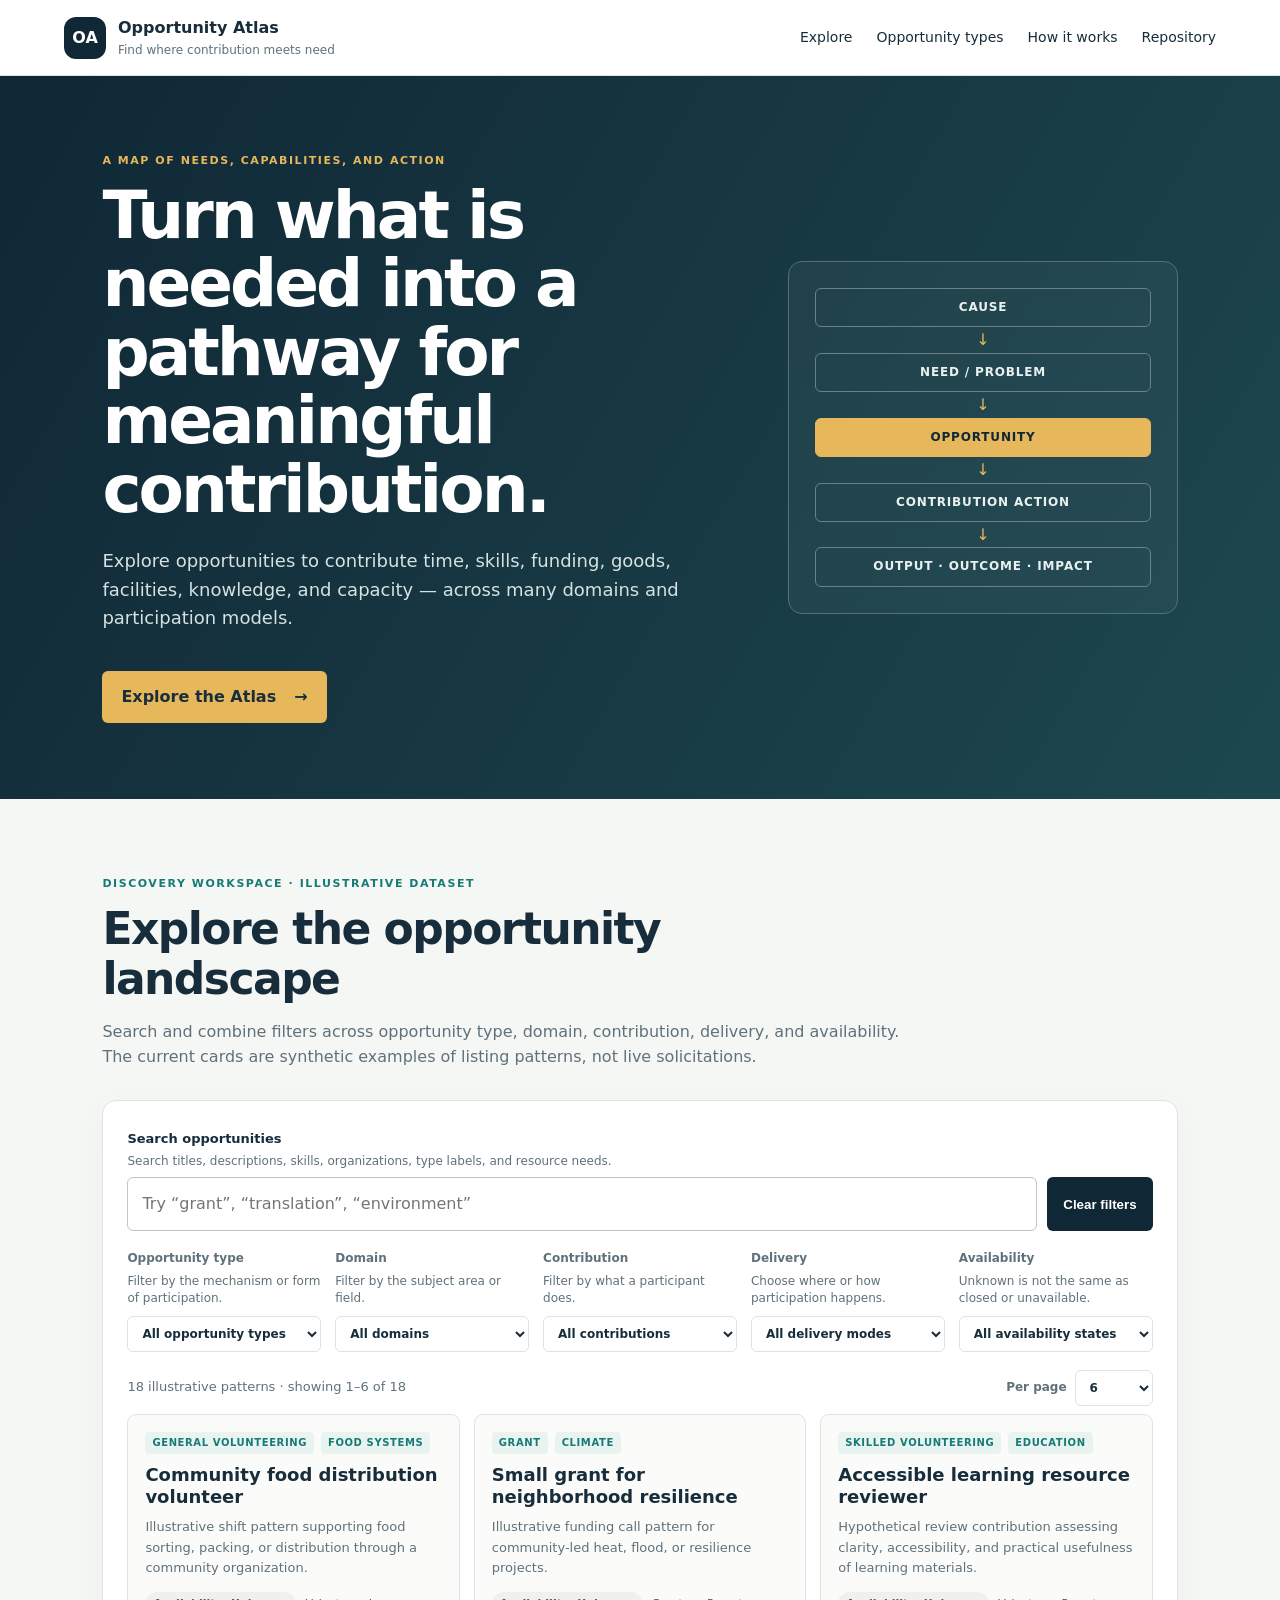
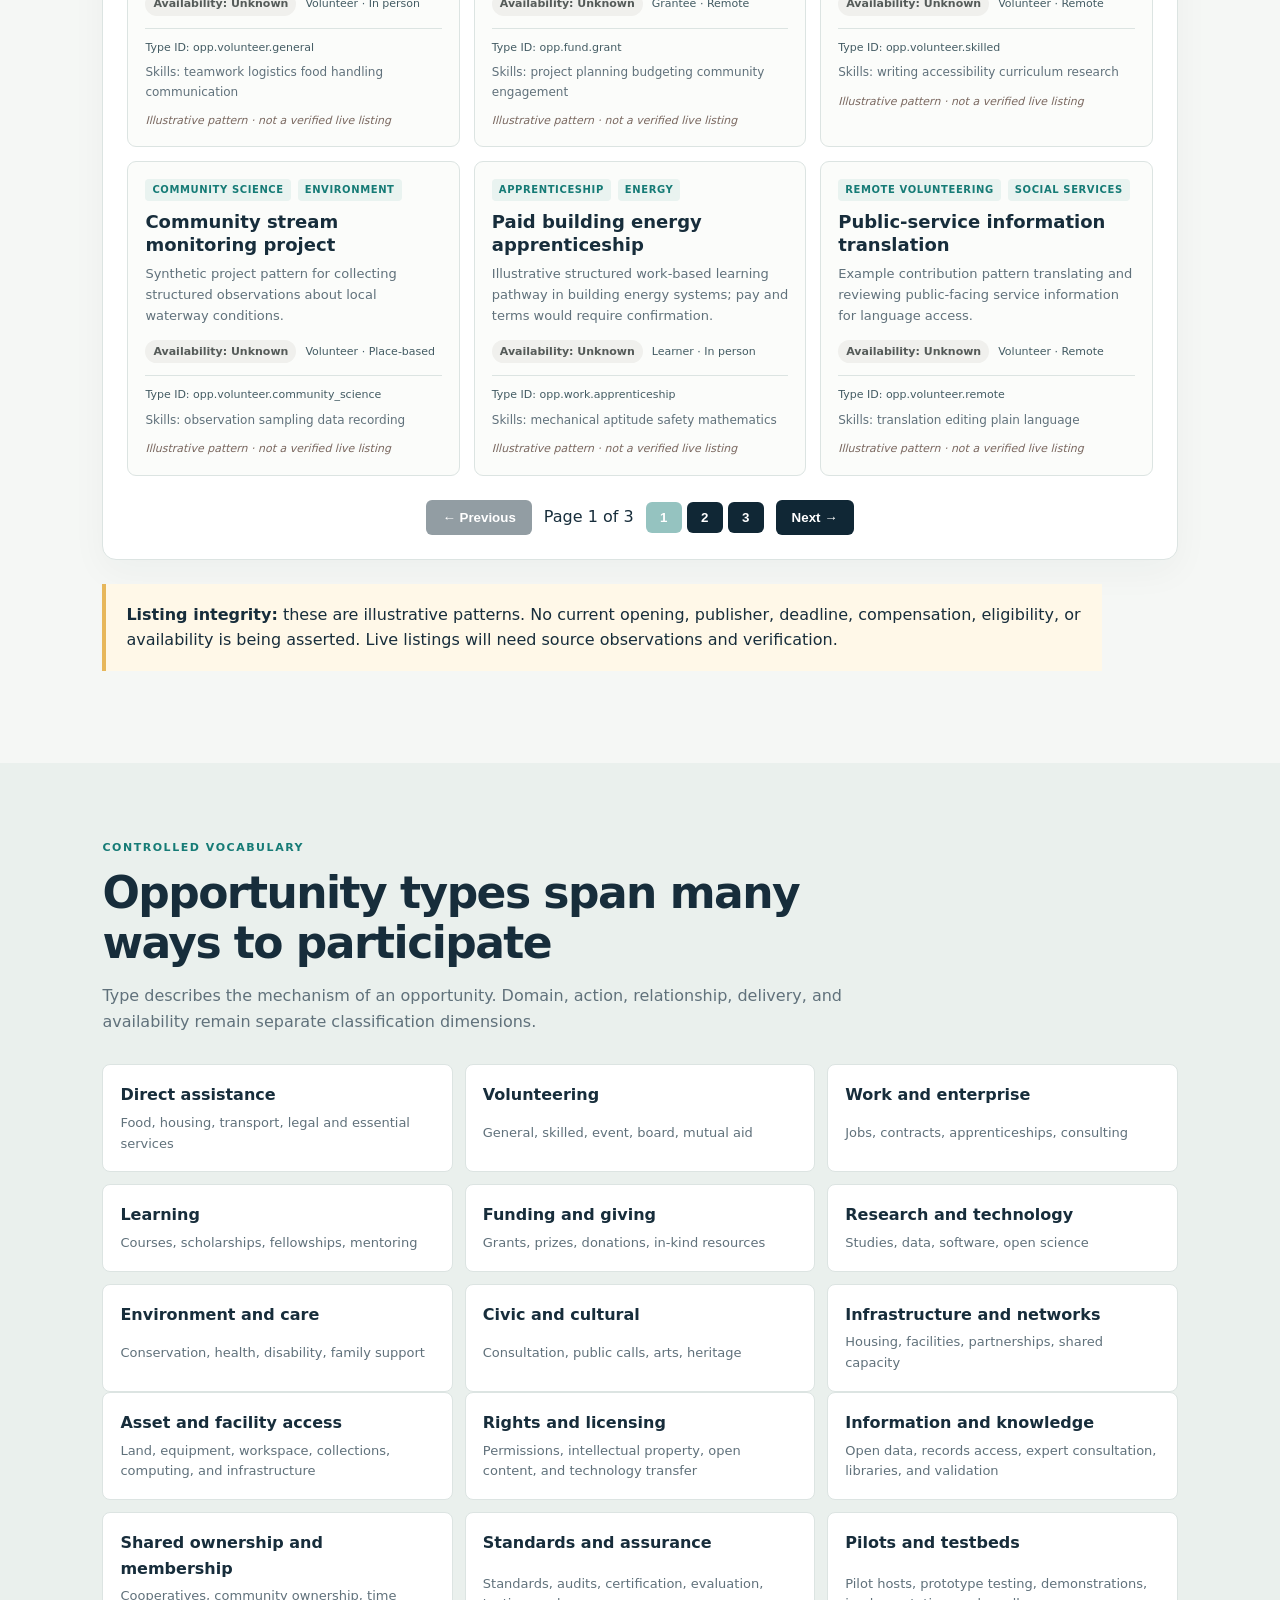
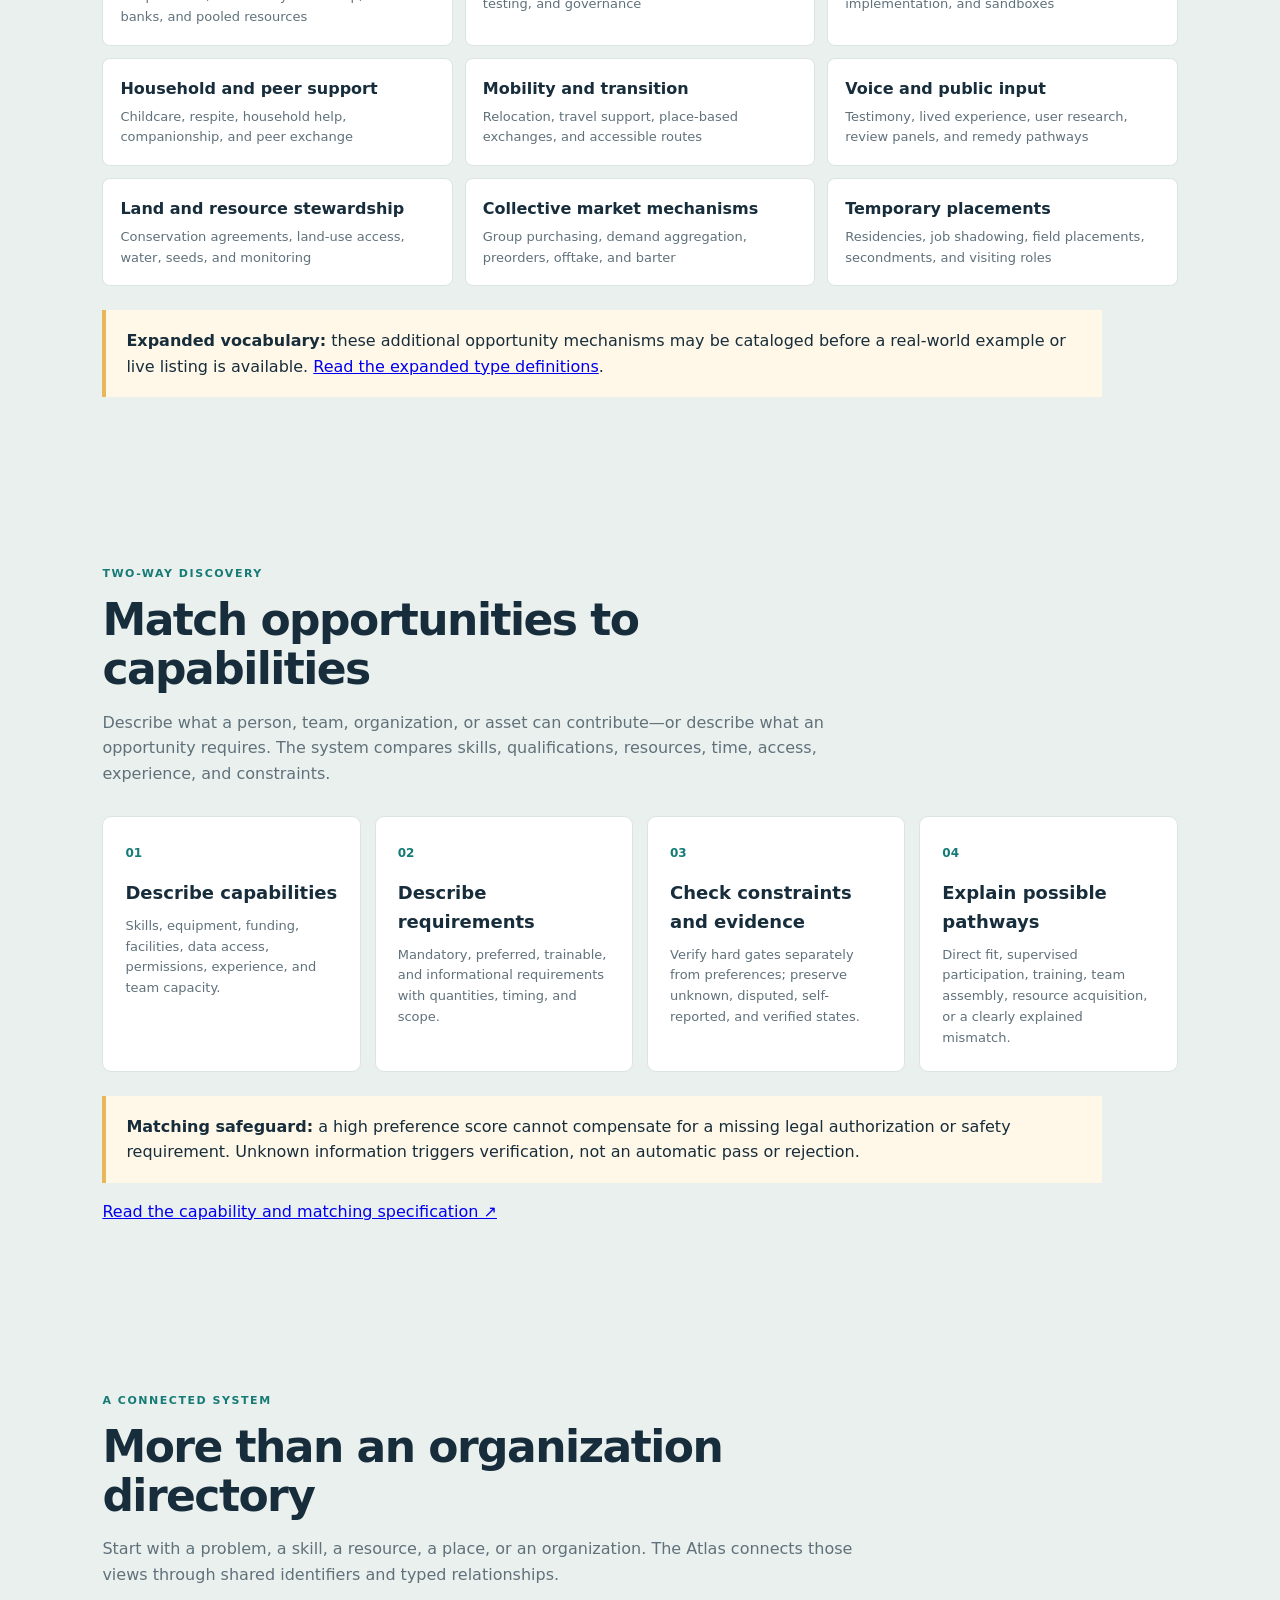
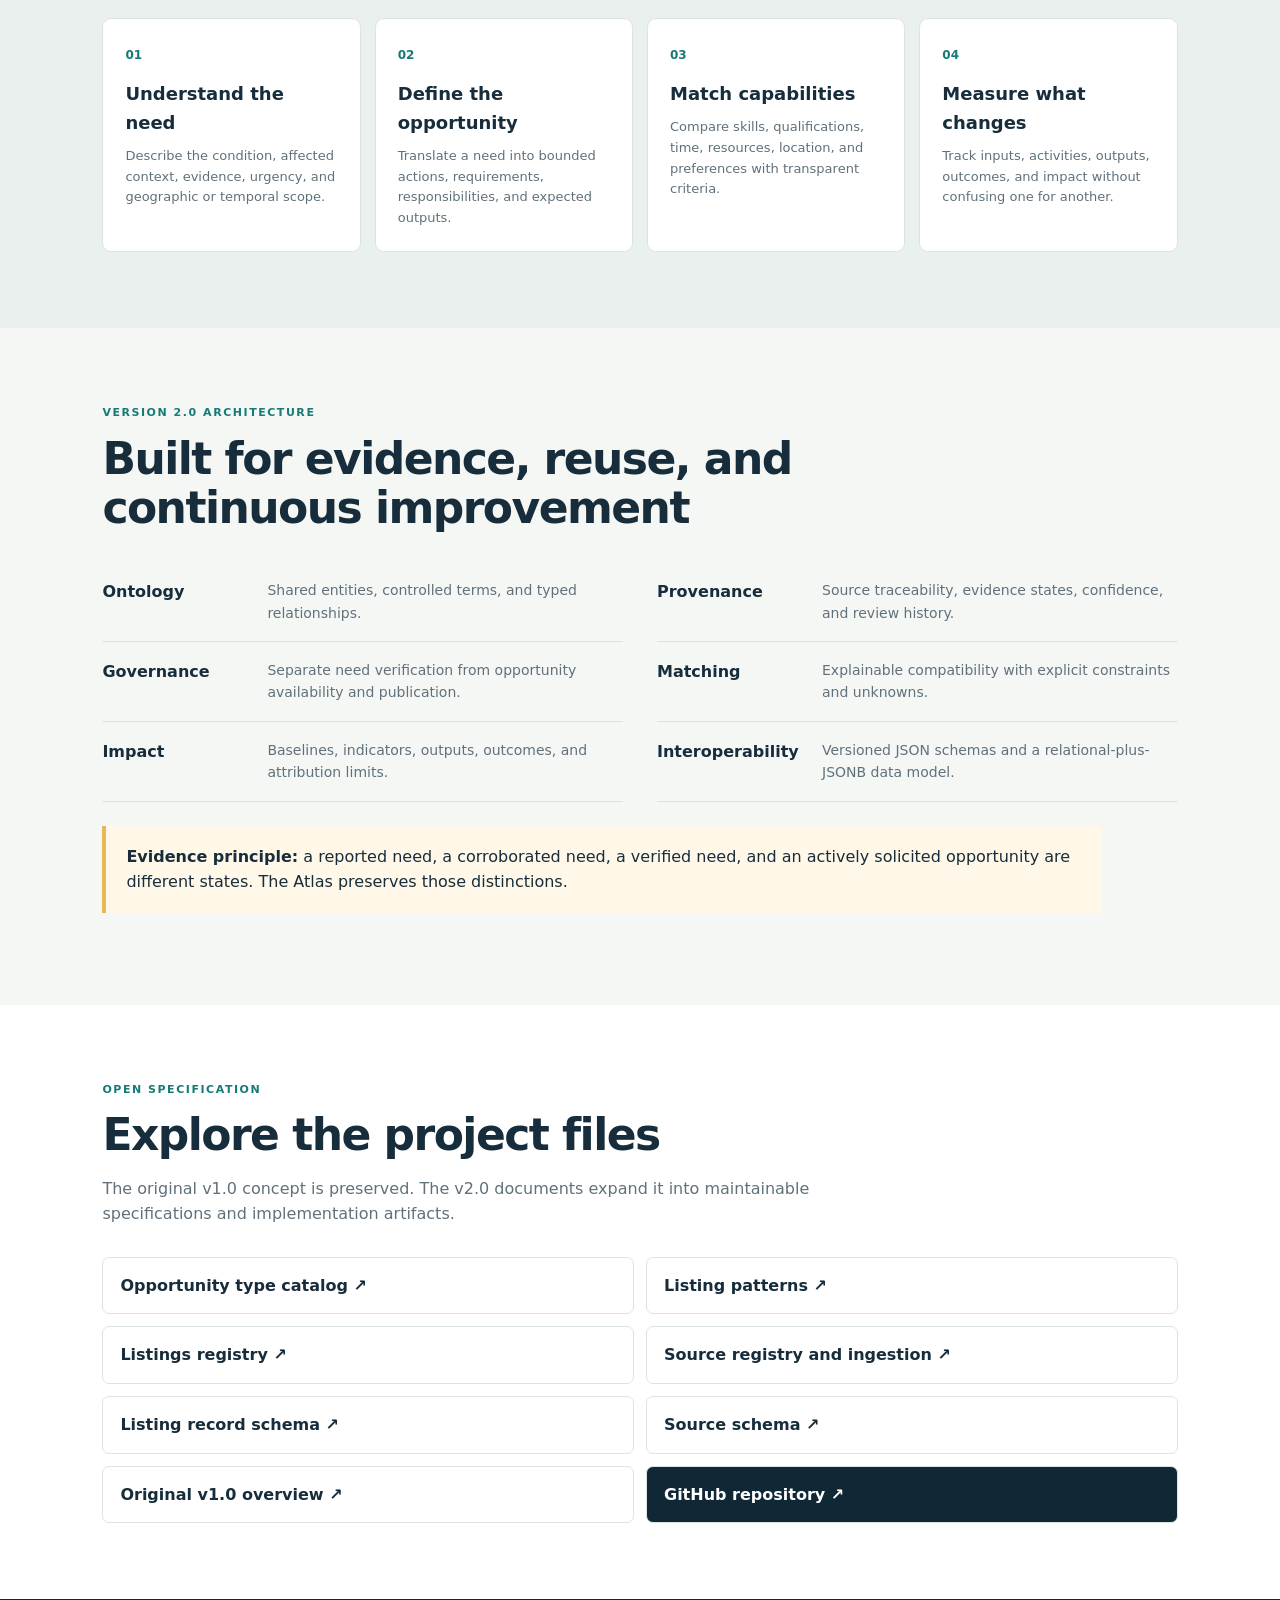
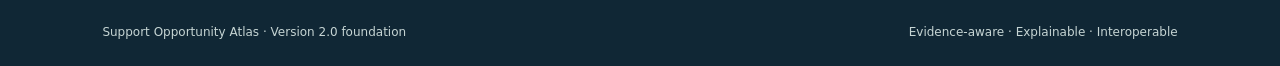
==== commit a49c4edd: "Add capability matching overview to Atlas UI" ====
--- a/index.html
+++ b/index.html
@@ -64,6 +64,7 @@
       </div>
       <p class="notice"><strong>Expanded vocabulary:</strong> these additional opportunity mechanisms may be cataloged before a real-world example or live listing is available. <a href="docs/catalog/opportunity-type-expansion.md">Read the expanded type definitions</a>.</p>
     </section>
+    <section class="section model-section" id="capabilities"><div class="section-heading"><p class="eyebrow">Two-way discovery</p><h2>Match opportunities to capabilities</h2><p>Describe what a person, team, organization, or asset can contribute—or describe what an opportunity requires. The system compares skills, qualifications, resources, time, access, experience, and constraints.</p></div><div class="pathway-grid"><article><span class="card-number">01</span><h3>Describe capabilities</h3><p>Skills, equipment, funding, facilities, data access, permissions, experience, and team capacity.</p></article><article><span class="card-number">02</span><h3>Describe requirements</h3><p>Mandatory, preferred, trainable, and informational requirements with quantities, timing, and scope.</p></article><article><span class="card-number">03</span><h3>Check constraints and evidence</h3><p>Verify hard gates separately from preferences; preserve unknown, disputed, self-reported, and verified states.</p></article><article><span class="card-number">04</span><h3>Explain possible pathways</h3><p>Direct fit, supervised participation, training, team assembly, resource acquisition, or a clearly explained mismatch.</p></article></div><p class="notice"><strong>Matching safeguard:</strong> a high preference score cannot compensate for a missing legal authorization or safety requirement. Unknown information triggers verification, not an automatic pass or rejection.</p><p><a href="https://github.com/bradgeigermanager-sketch/Support-Opportunity-Atlas/blob/main/docs/matching/capability-taxonomy-and-matching.md">Read the capability and matching specification ↗</a></p></section>
     <section class="section model-section" id="model"><div class="section-heading"><p class="eyebrow">A connected system</p><h2>More than an organization directory</h2><p>Start with a problem, a skill, a resource, a place, or an organization. The Atlas connects those views through shared identifiers and typed relationships.</p></div>
       <div class="pathway-grid"><article><span class="card-number">01</span><h3>Understand the need</h3><p>Describe the condition, affected context, evidence, urgency, and geographic or temporal scope.</p></article><article><span class="card-number">02</span><h3>Define the opportunity</h3><p>Translate a need into bounded actions, requirements, responsibilities, and expected outputs.</p></article><article><span class="card-number">03</span><h3>Match capabilities</h3><p>Compare skills, qualifications, time, resources, location, and preferences with transparent criteria.</p></article><article><span class="card-number">04</span><h3>Measure what changes</h3><p>Track inputs, activities, outputs, outcomes, and impact without confusing one for another.</p></article></div>
     </section>
